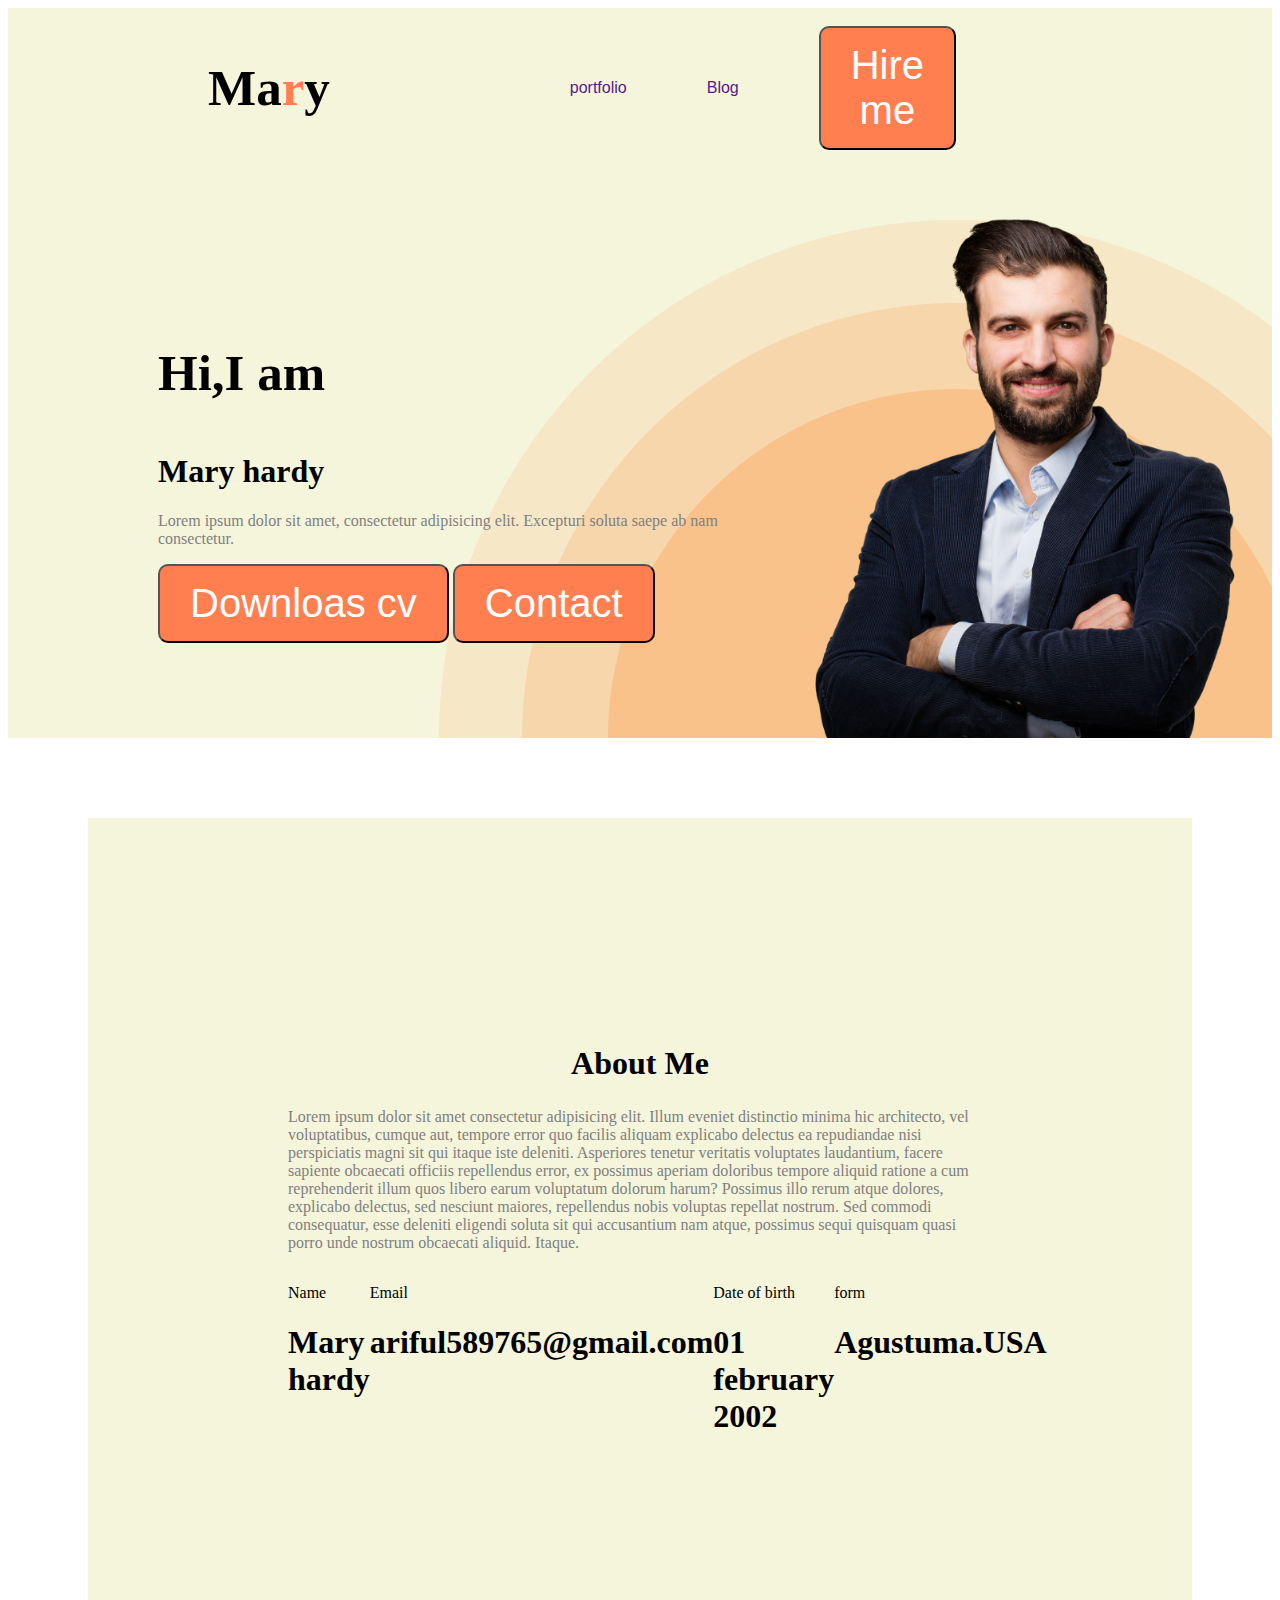
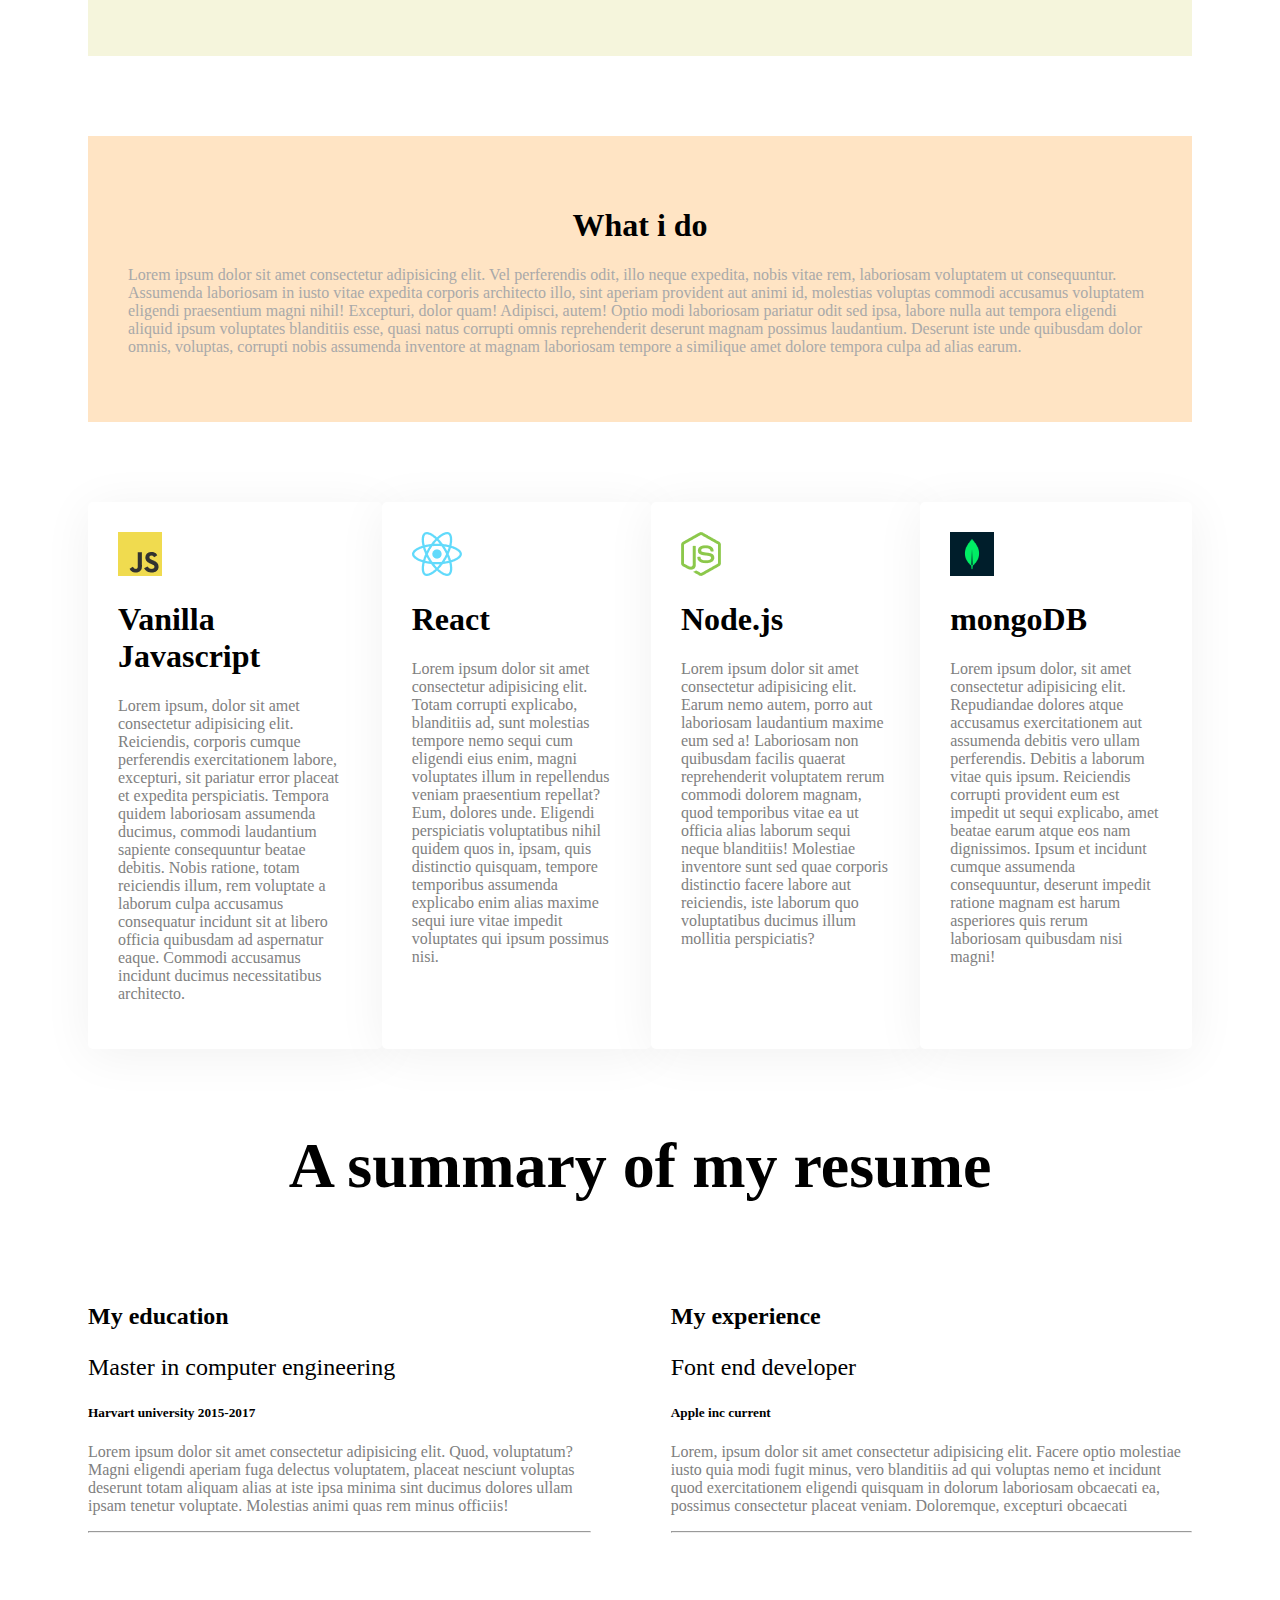
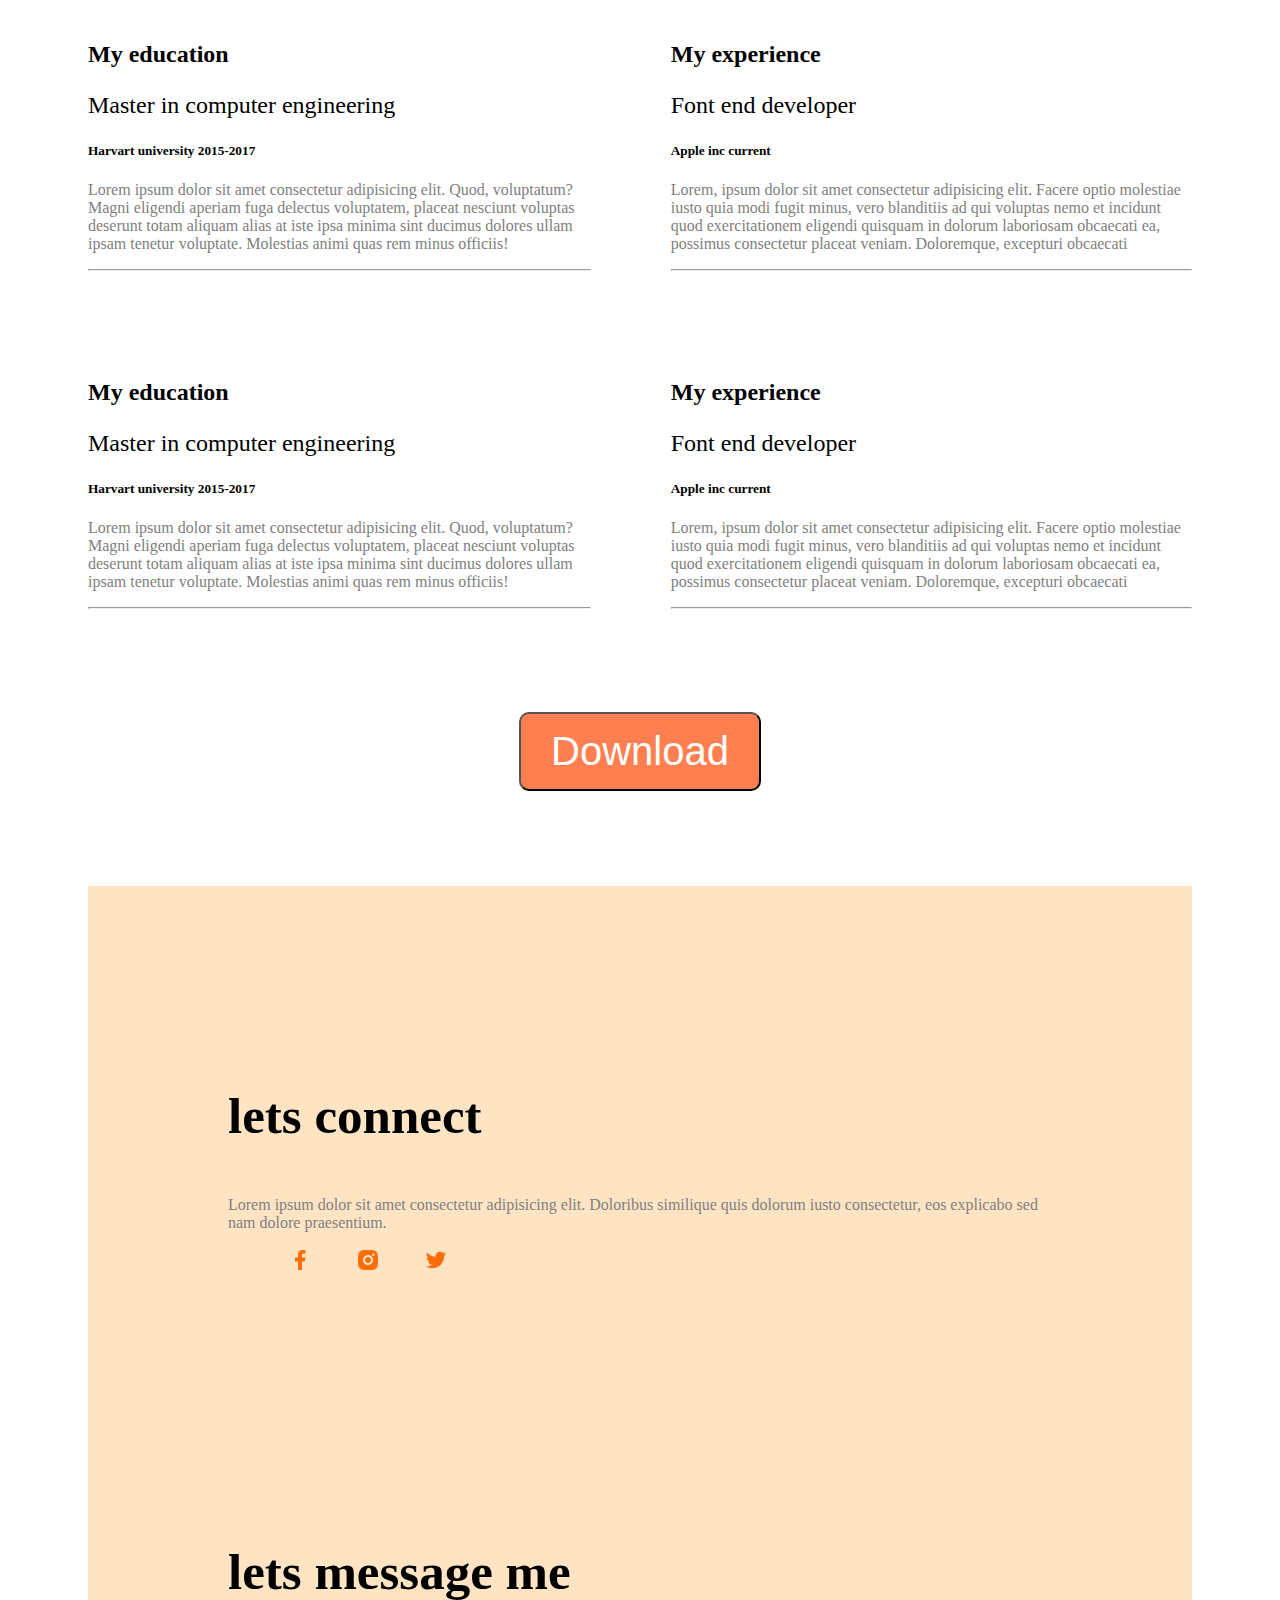
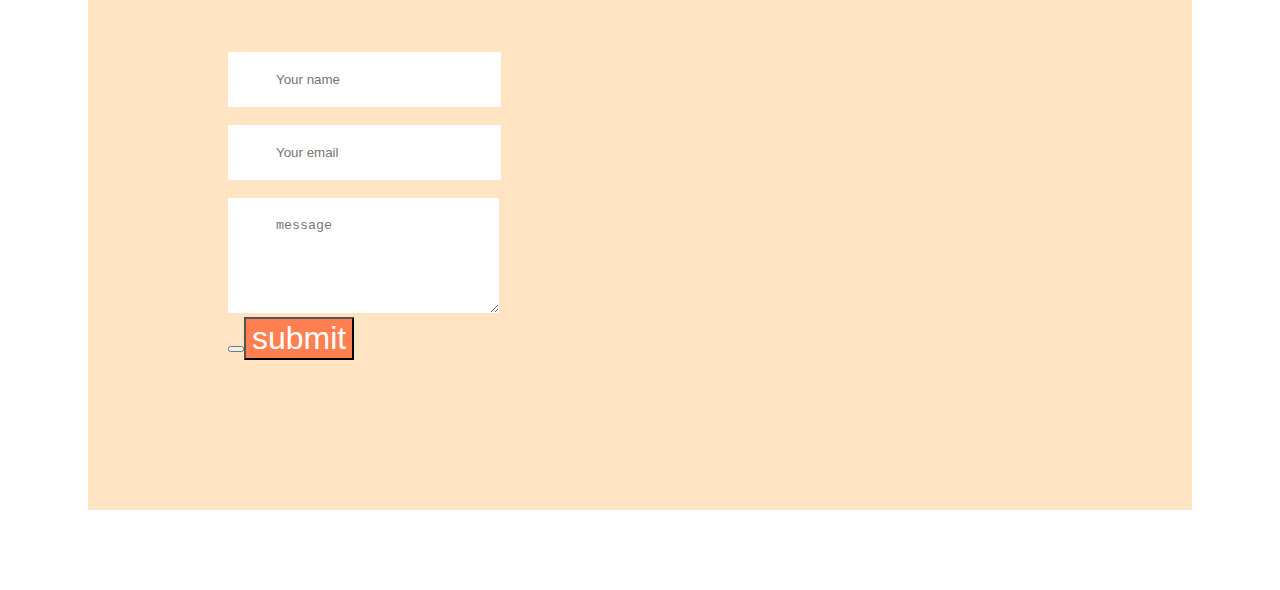
==== portfolio.html @ e3809c21 "added footer" ====
<!DOCTYPE html>
       <html lang="en">
       <head>
        <meta charset="UTF-8">
        <meta name="viewport" content="width=device-width, initial-scale=1.0">
        <title>My portfolio website</title>
    
        <style>
     nav{
        display:flex;
        align-items: center;
        justify-content:space-between;
        margin:0 200px;
        
     }
    h3{
        font-size: 51px;
        font-weight: 800px;
     }
     nav>ul{
        display:flex;
        align-items: center;
        list-style: none;
        font-family: Arial, Helvetica, sans-serif;
        margin: 0px 200px;
     }
     ul>li{
        margin-right: 80px;
        /* align-items: center; */
     }
     .labib{
        color:coral;
      }
      
      
      nav a{
         text-decoration: none;
         /* align-items: center; */
      }
    li >button{
      background-color: coral;
      color:white;
      font-size: 40px;
      font-weight: 700px;
      border-radius: 10px;
      padding:15px 30px;
    }
    .header{display: ;
      background-color:beige;
      /* backface-visibility: visible; */
      
    }
    .baner{
      background-color: beige;
      padding:30px 30px 0px 150px;
      display:flex;
      /* justify-content: space-between; */
      align-items: center;
      background-image: url(images/header_bg.png);
      background-repeat: no-repeat;
      background-position: bottom right;
      justify-content: space-between;
    }
    div>button{
      background-color: coral;
      color:white;
      font-size: 40px;
      font-weight: 700px;
      border-radius: 10px;
      padding:15px 30px;
   
    }
    .About{
      font-size: xx-large;
      font-weight: 700;
      text-align: center;
    }
    main{
      margin:80px;
      /* height: 200px; */
      /* width: 600px; */
      background-color:beige;
      padding:200px 200px;
   

    }
    .div{
      display:flex;
      justify-content: space-around;
      
      
    }
    .contain{
      font-weight: 700px;
    }
.h1{
   font-weight: 1200px;
   text-align: center;
}
.p{
   color:darkgrey;
}
.paragraph{
   color:grey;
}
.footer{
   margin:80px;

}
.footer1{
   margin:80px;
}
.footer2{
   margin:80px;
   display:flex;
   /* height: 400px; */
   
}
.simple{
   padding:30px;
   border-radius: 5px;
   gap:24px;
   background: #fff;
   box-shadow: 0px 6px 50px 0px rgba(0, 0, 0, 0.06);
}
div>p{
   color:gray;
}
.summary{
   
   text-align: center;
   font-size: xx-large;
   font-weight: bolder;
}
.master{
   font-size:x-large;
   font-weight: lighter;
}
.education,.harvart,.process{
   margin:80px;
   display:flex;
   gap:80px;
}
.button1{
   /* background-color: coral; */
      color:white;
      font-size: 40px;
      font-weight: 700px;
      border-radius: 10px;
      padding:15px 30px;
      
text-align: center;
}
.button2{
   color:white;
      font-size: 30px;
      font-weight: 400px;
   
      padding:10px 20px;
}
.Bangladesh, .pakistan{
   margin:100px;
   display:inline-flex;
   
   justify-content:space-between;
   
   gap:80px;


}
.footer1{
   background-color:bisque;
   padding:50px 40px;
}
div >li{
   display: inline;
   margin:20px;
   text-decoration: none;
   list-style: none;
   
}
input,textarea{
   padding:20px 48px;
   border:0px;
   background:#fff;
}
.submit{
   background:#fff;
   /* size:10px; */
}
.button4{
 color:#fff;
 background-color: coral;
 font-size: xx-large;
 font-weight: 800px;
}




        </style>
       </head>
       <body>
        <header class="header">
            <nav>
                <h3>Ma<span class="labib">r</span>y</h3>
                <ul>
                    <li><a href="">portfolio</a></li>
                    <li><a href="">Blog</a></li>
                    <li><button >Hire me</button></li>
                </ul>
            </nav>
        </header>
        <div class="baner">
         <div class="cover">
            <h3>Hi,I am</h3>
            <h1>Mary hardy</h1>
            <p>Lorem ipsum dolor sit amet, consectetur adipisicing elit. Excepturi soluta saepe ab nam consectetur.</p>
            <button>Downloas cv</button>
            <button>Contact</button>
         </div>
         <img src="images/hardy.png" height="540px"  alt="">
        </div>
        <main>
        <section class=contain>

            <h2 class="About">About Me</h2>
            <p class="paragraph">Lorem ipsum dolor sit amet consectetur adipisicing elit. Illum eveniet distinctio minima hic architecto, vel voluptatibus, cumque aut, tempore error quo facilis aliquam explicabo delectus ea repudiandae nisi perspiciatis magni sit qui itaque iste deleniti. Asperiores tenetur veritatis voluptates laudantium, facere sapiente obcaecati officiis repellendus error, ex possimus aperiam doloribus tempore aliquid ratione a cum reprehenderit illum quos libero earum voluptatum dolorum harum? Possimus illo rerum atque dolores, explicabo delectus, sed nesciunt maiores, repellendus nobis voluptas repellat nostrum. Sed commodi consequatur, esse deleniti eligendi soluta sit qui accusantium nam atque, possimus sequi quisquam quasi porro unde nostrum obcaecati aliquid. Itaque.</p>
            <div class="div">
              <section>
               <p>Name</p>
               <h1>Mary hardy</h1>
              </section>
              <section>
               <p>Email</p>
               <h1>ariful589765@gmail.com</h1>
              </section>
              <section>
               <p>Date of birth</p>
               <h1>01 february 2002</h1>
              </section>
              <section>
               <p>form</p>
               <h1>Agustuma.USA</h1>
              </section>
         </div>
            

         </section>
        </main>

         <section class="footer1">
         <h1 class="h1">What i do</h1>
         <p class="p">Lorem ipsum dolor sit amet consectetur adipisicing elit. Vel perferendis odit, illo neque expedita, nobis vitae rem, laboriosam voluptatem ut consequuntur. Assumenda laboriosam in iusto vitae expedita corporis architecto illo, sint aperiam provident aut animi id, molestias voluptas commodi accusamus voluptatem eligendi praesentium magni nihil! Excepturi, dolor quam! Adipisci, autem! Optio modi laboriosam pariatur odit sed ipsa, labore nulla aut tempora eligendi aliquid ipsum voluptates blanditiis esse, quasi natus corrupti omnis reprehenderit deserunt magnam possimus laudantium. Deserunt iste unde quibusdam dolor omnis, voluptas, corrupti nobis assumenda inventore at magnam laboriosam tempore a similique amet dolore tempora culpa ad alias earum.</p>
         </section>
        <footer class="footer2">
         <div class="simple">
            <img src="images/icons/js.png" alt="">
               <h1>Vanilla Javascript</h1>
               <p>Lorem ipsum, dolor sit amet consectetur adipisicing elit. Reiciendis, corporis cumque perferendis exercitationem labore, excepturi, sit pariatur error placeat et expedita perspiciatis. Tempora quidem laboriosam assumenda ducimus, commodi laudantium sapiente consequuntur beatae debitis. Nobis ratione, totam reiciendis illum, rem voluptate a laborum culpa accusamus consequatur incidunt sit at libero officia quibusdam ad aspernatur eaque. Commodi accusamus incidunt ducimus necessitatibus architecto.</p>
            </img>
         </div>
         <div class="simple">
            <img src="images/icons/react.png" alt="">
               <h1>React</h1>
               <p>Lorem ipsum dolor sit amet consectetur adipisicing elit. Totam corrupti explicabo, blanditiis ad, sunt molestias tempore nemo sequi cum eligendi eius enim, magni voluptates illum in repellendus veniam praesentium repellat? Eum, dolores unde. Eligendi perspiciatis voluptatibus nihil quidem quos in, ipsam, quis distinctio quisquam, tempore temporibus assumenda explicabo enim alias maxime sequi iure vitae impedit voluptates qui ipsum possimus nisi.</p>
            </img>
         </div>
         <div class="simple">
            <img src="images/icons/nodejs.png" alt="">
               <h1>Node.js</h1>
               <p>Lorem ipsum dolor sit amet consectetur adipisicing elit. Earum nemo autem, porro aut laboriosam laudantium maxime eum sed a! Laboriosam non quibusdam facilis quaerat reprehenderit voluptatem rerum commodi dolorem magnam, quod temporibus vitae ea ut officia alias laborum sequi neque blanditiis! Molestiae inventore sunt sed quae corporis distinctio facere labore aut reiciendis, iste laborum quo voluptatibus ducimus illum mollitia perspiciatis?</p>
            </img>
         </div>
         <div class="simple">
            <img src="images/icons/mongo.png" alt="">
               <h1>mongoDB</h1>
               <p>Lorem ipsum dolor, sit amet consectetur adipisicing elit. Repudiandae dolores atque accusamus exercitationem aut assumenda debitis vero ullam perferendis. Debitis a laborum vitae quis ipsum. Reiciendis corrupti provident eum est impedit ut sequi explicabo, amet beatae earum atque eos nam dignissimos. Ipsum et incidunt cumque assumenda consequuntur, deserunt impedit ratione magnam est harum asperiores quis rerum laboriosam quibusdam nisi magni!</p>
            </img>
         </div>
        </footer>
        <section class="summary">
         <h1>A summary of my resume</h1>
        </section>
        <section class="education">
       <div class="resume">
         <h2>My education</h2>
         <h3 class="master">Master in computer engineering </h3>
         <h5>Harvart university 2015-2017</h5>
         <p>Lorem ipsum dolor sit amet consectetur adipisicing elit. Quod, voluptatum? Magni eligendi aperiam fuga delectus voluptatem, placeat nesciunt voluptas deserunt totam aliquam alias at iste ipsa minima sint ducimus dolores ullam ipsam tenetur voluptate. Molestias animi quas rem minus officiis!</p>
       
       <hr>
       </div>
       <div>
         <h2>My experience</h2>
         <h3 class="master">Font end developer</h3>
         <h5>Apple inc current</h5>
         <p>Lorem, ipsum dolor sit amet consectetur adipisicing elit. Facere optio molestiae iusto quia modi fugit minus, vero blanditiis ad qui voluptas nemo et incidunt quod exercitationem eligendi quisquam in dolorum laboriosam obcaecati ea, possimus consectetur placeat veniam. Doloremque, excepturi obcaecati</p>
         <hr>
       </div>
        </section>
       
       <section class="harvart">
       <div>
         <h2>My education</h2>
         <h3 class="master">Master in computer engineering </h3>
         <h5>Harvart university 2015-2017</h5>
         <p>Lorem ipsum dolor sit amet consectetur adipisicing elit. Quod, voluptatum? Magni eligendi aperiam fuga delectus voluptatem, placeat nesciunt voluptas deserunt totam aliquam alias at iste ipsa minima sint ducimus dolores ullam ipsam tenetur voluptate. Molestias animi quas rem minus officiis!</p>
         <hr>

       </div>
       
       <div>
         <h2>My experience</h2>
         <h3 class="master">Font end developer</h3>
         <h5>Apple inc current</h5>
         <p>Lorem, ipsum dolor sit amet consectetur adipisicing elit. Facere optio molestiae iusto quia modi fugit minus, vero blanditiis ad qui voluptas nemo et incidunt quod exercitationem eligendi quisquam in dolorum laboriosam obcaecati ea, possimus consectetur placeat veniam. Doloremque, excepturi obcaecati</p>
         <hr>
       </div>
       </section>
       <section class="process">
       <div>
         <h2>My education</h2>
         <h3 class="master">Master in computer engineering </h3>
         <h5>Harvart university 2015-2017</h5>
         <p>Lorem ipsum dolor sit amet consectetur adipisicing elit. Quod, voluptatum? Magni eligendi aperiam fuga delectus voluptatem, placeat nesciunt voluptas deserunt totam aliquam alias at iste ipsa minima sint ducimus dolores ullam ipsam tenetur voluptate. Molestias animi quas rem minus officiis!</p>
         <hr>
       </div>
       
       <div>
         <h2>My experience</h2>
         <h3 class="master">Font end developer</h3>
         <h5>Apple inc current</h5>
         <p>Lorem, ipsum dolor sit amet consectetur adipisicing elit. Facere optio molestiae iusto quia modi fugit minus, vero blanditiis ad qui voluptas nemo et incidunt quod exercitationem eligendi quisquam in dolorum laboriosam obcaecati ea, possimus consectetur placeat veniam. Doloremque, excepturi obcaecati</p>
         <hr>
       </div>
       </section>
        </section>
        <div class="button1">
         <button>Download</button>
        </div>
        <footer class="footer1">
         <section class="Bangladesh">
            <div class="connect">
               <h3>lets connect</h3>
               <p>Lorem ipsum dolor sit amet consectetur adipisicing elit. Doloribus similique quis dolorum iusto consectetur, eos explicabo sed nam dolore praesentium.</p>
               <div class="img"> <ul>
                 <div>
                  <li><img src="images/icons/facebook.png" alt=""></li>
                  <li><img src="images/icons/insta.png" alt=""></li>
                  <li><img src="images/icons/twitter.png" alt=""></li>
                 </div>
                  </ul>
               </div>
            </div>
            </section>
            <section class="pakistan">
            <div class="connect">
               <h3>lets message me</h3>
               <form class="form">
               <input type="text"   name="nm" id="Nm"  placeholder="Your name">
               <br> <br>
               <input type="email" name="email" id="email" placeholder="Your email">
               <br> <br>
      <textarea name="message" rows="5px" cols="20px" placeholder="message" id=""></textarea>
      <br>
      <button class="Arif">
      <button class="button4">submit</button>
   
      </section>
               </form>
            </div>
         </section>
        </footer>
        
       </body>
       </html>
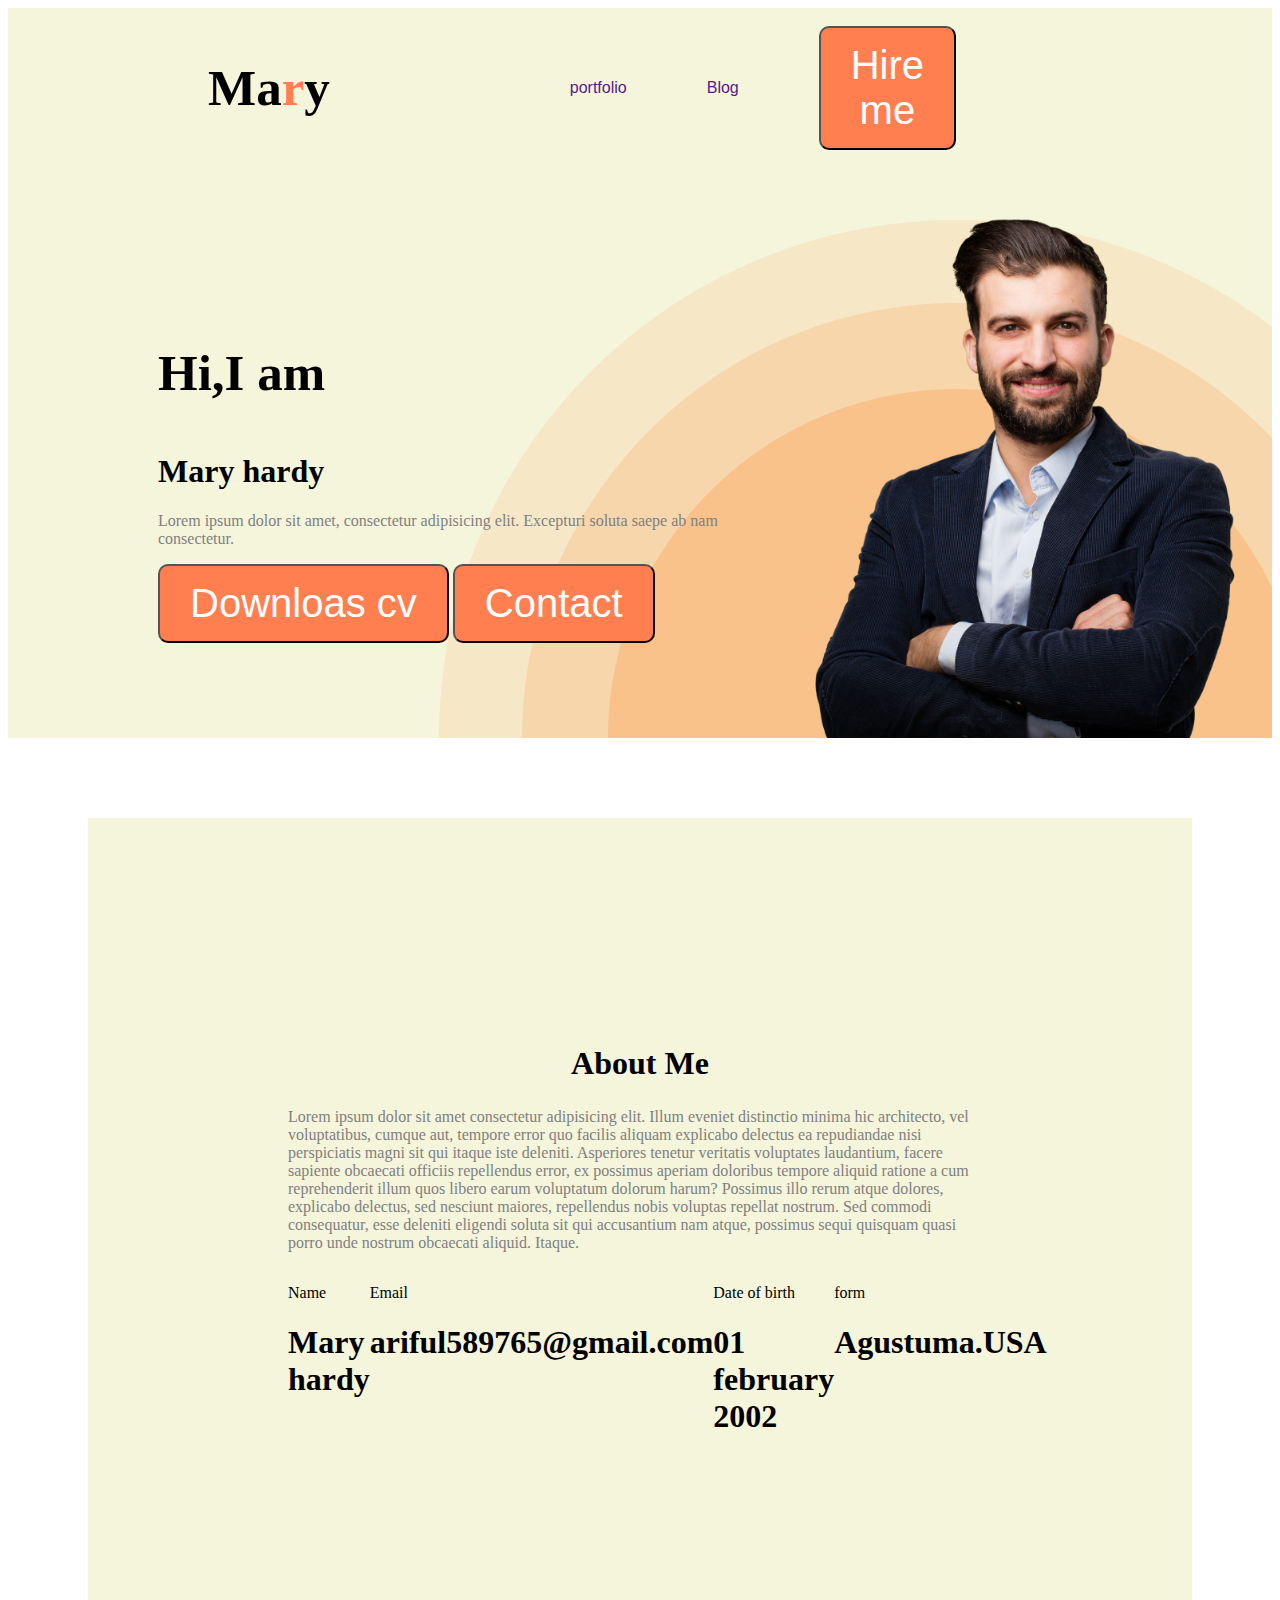
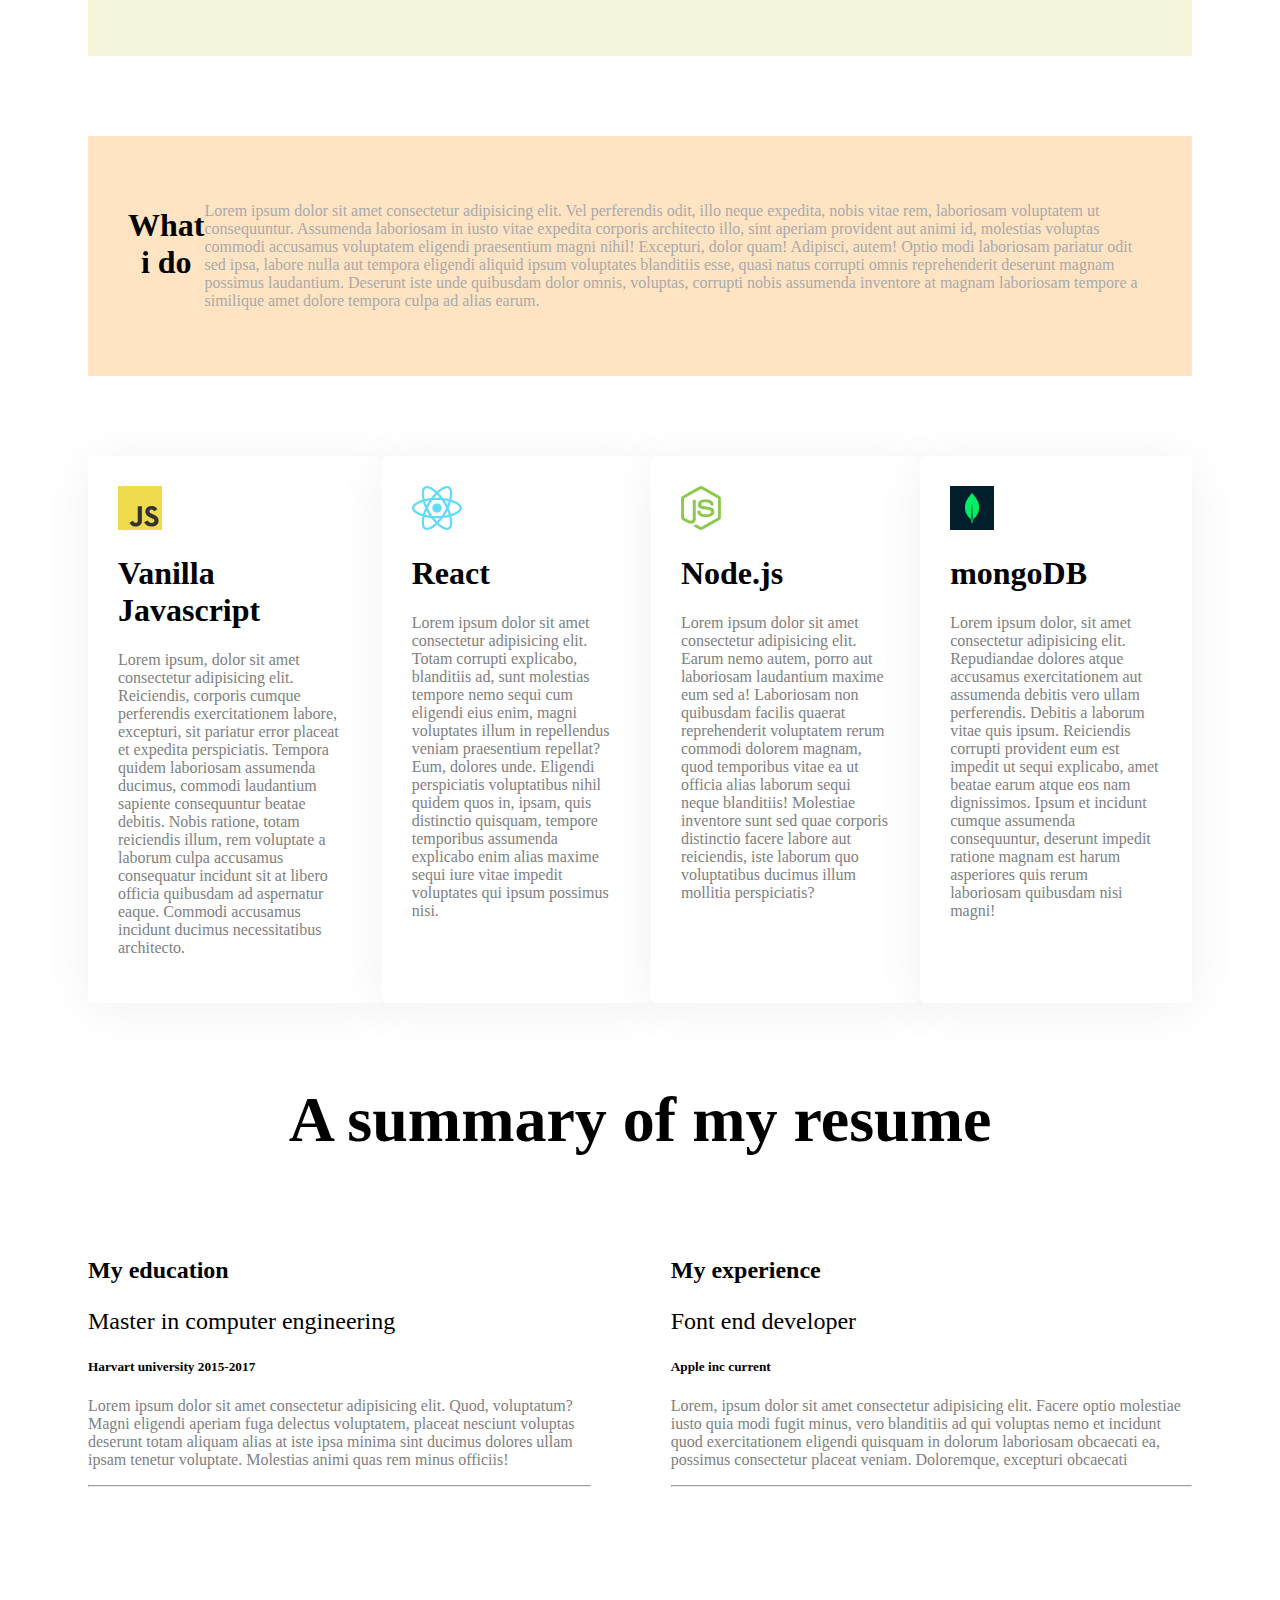
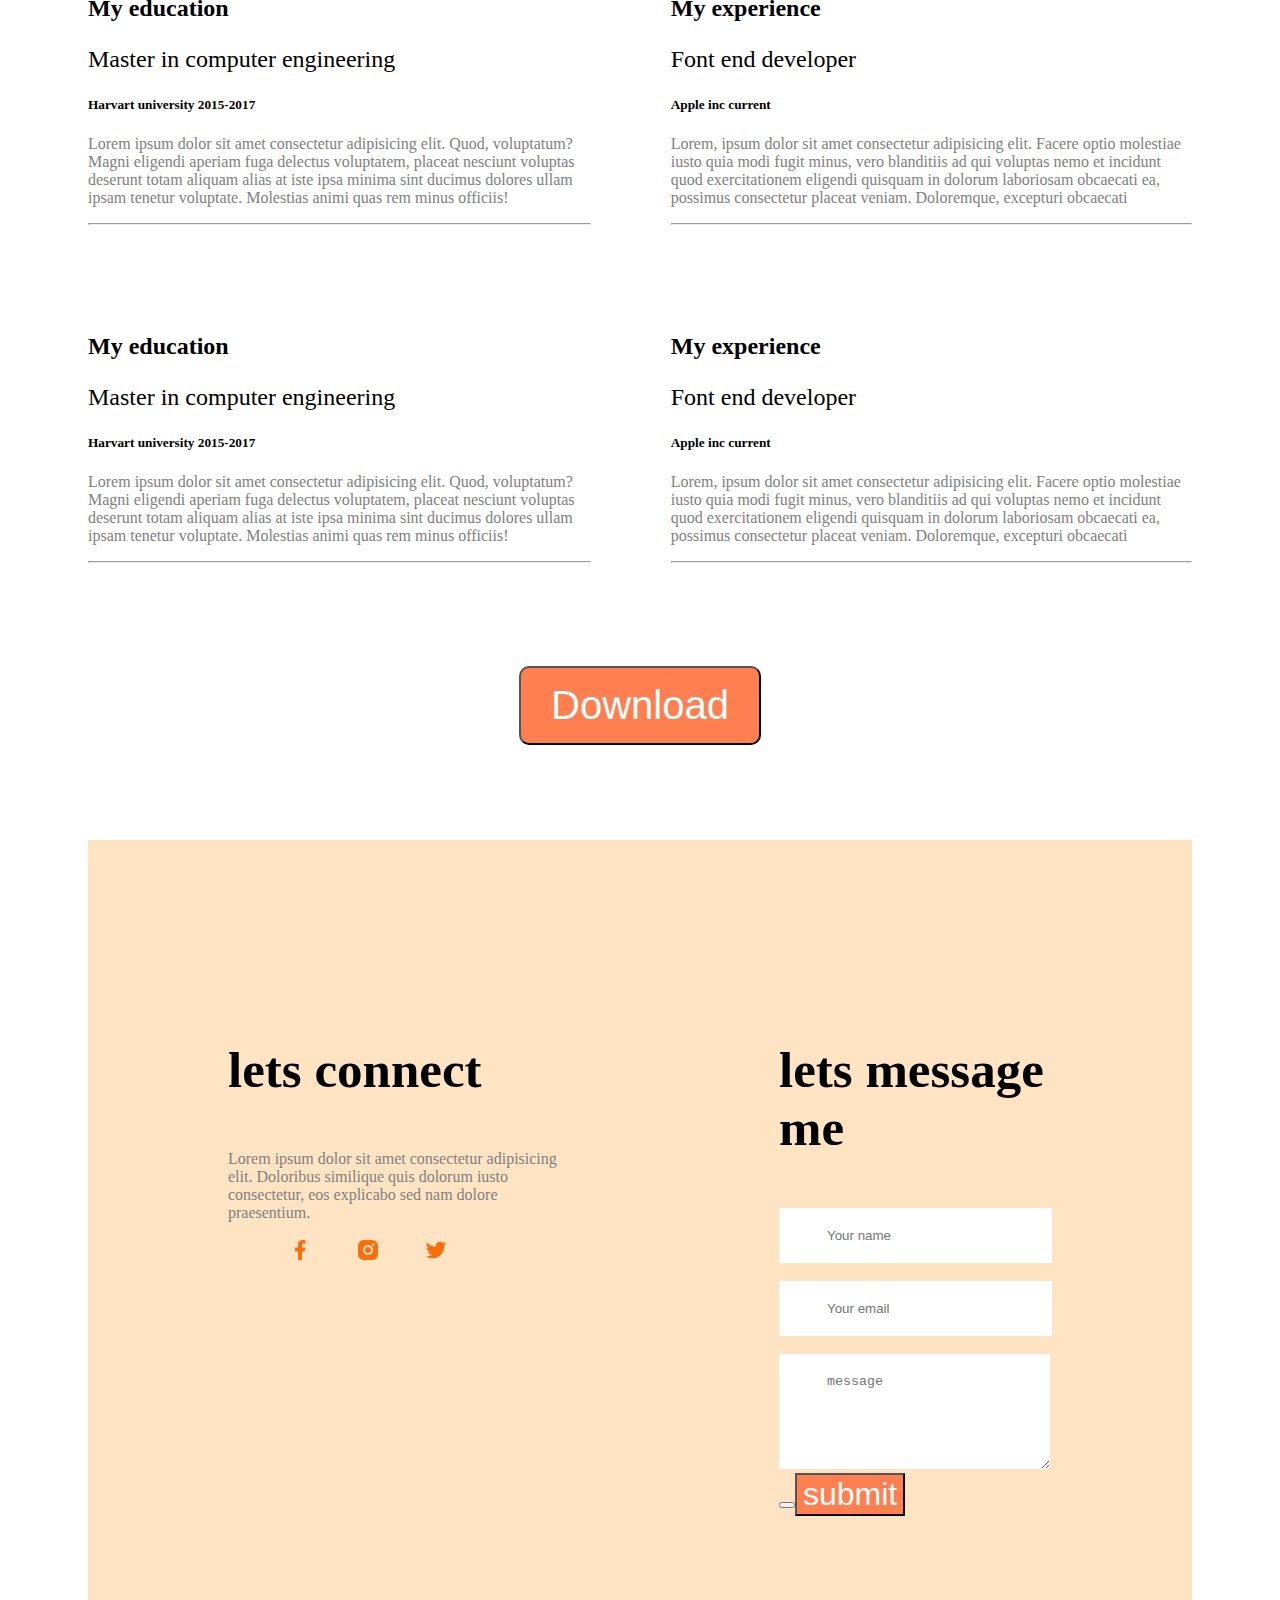
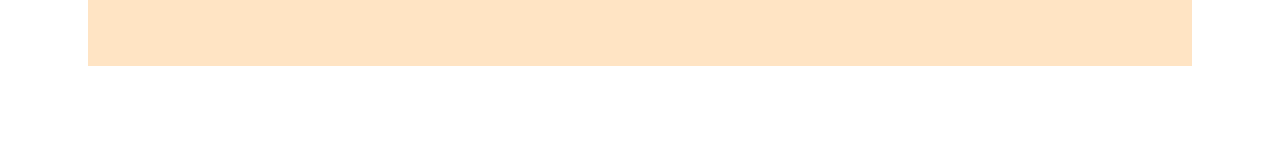
==== commit b6998a93: "added footer" ====
--- a/portfolio.html
+++ b/portfolio.html
@@ -168,7 +168,8 @@
 
 
 }
-.footer1{
+.footer1{ 
+   display:flex;
    background-color:bisque;
    padding:50px 40px;
 }
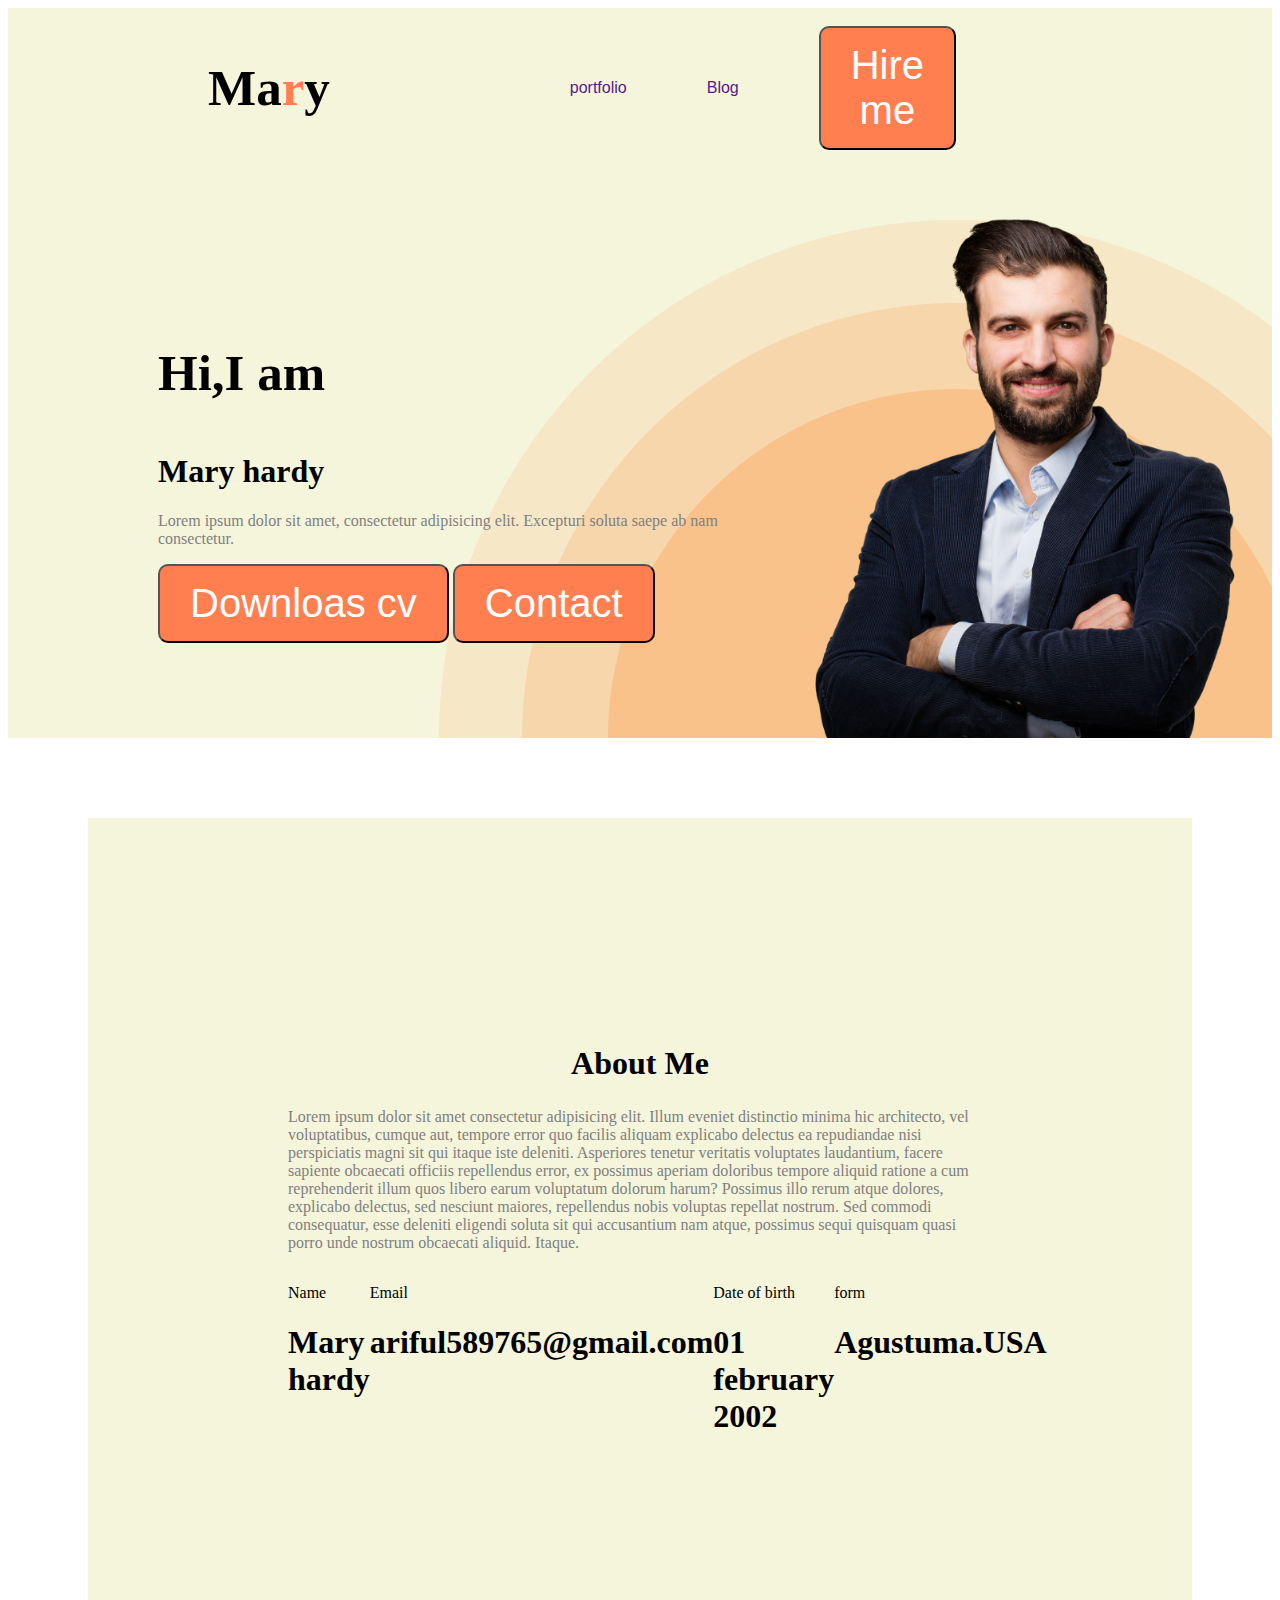
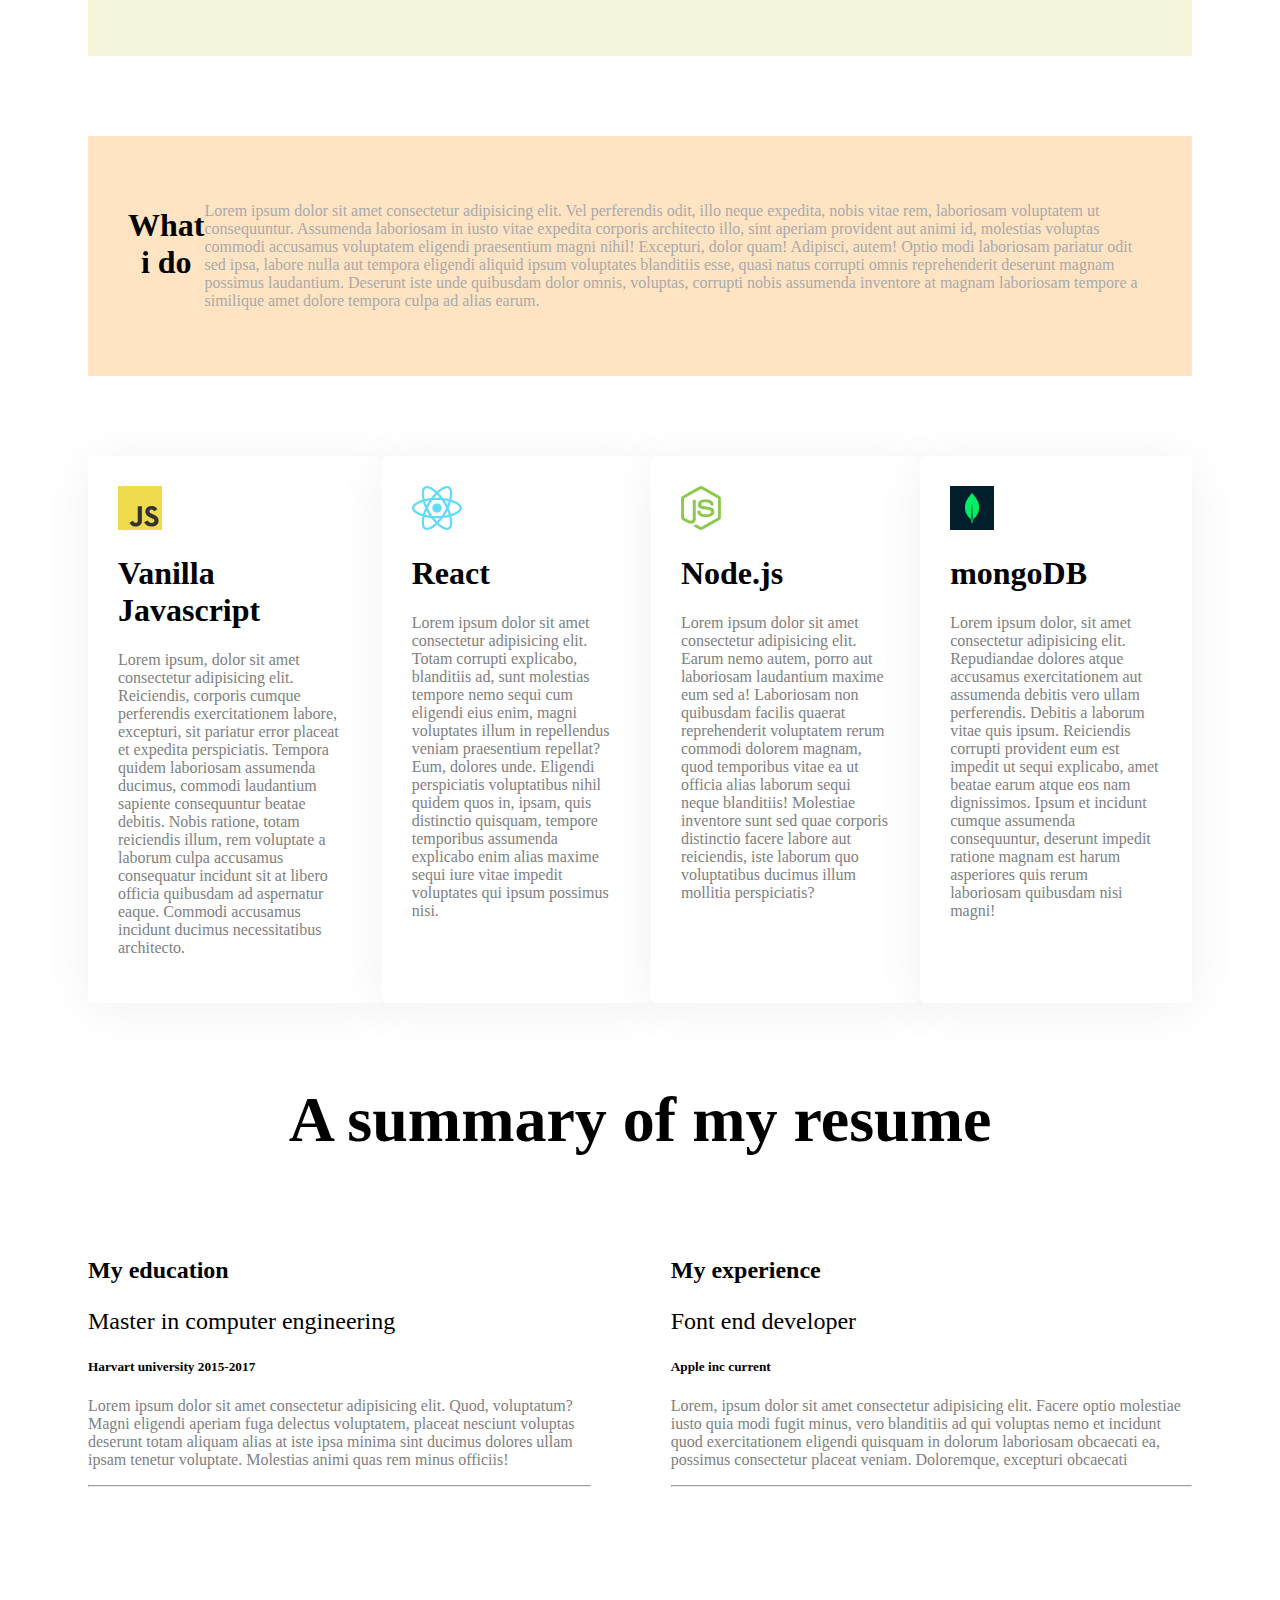
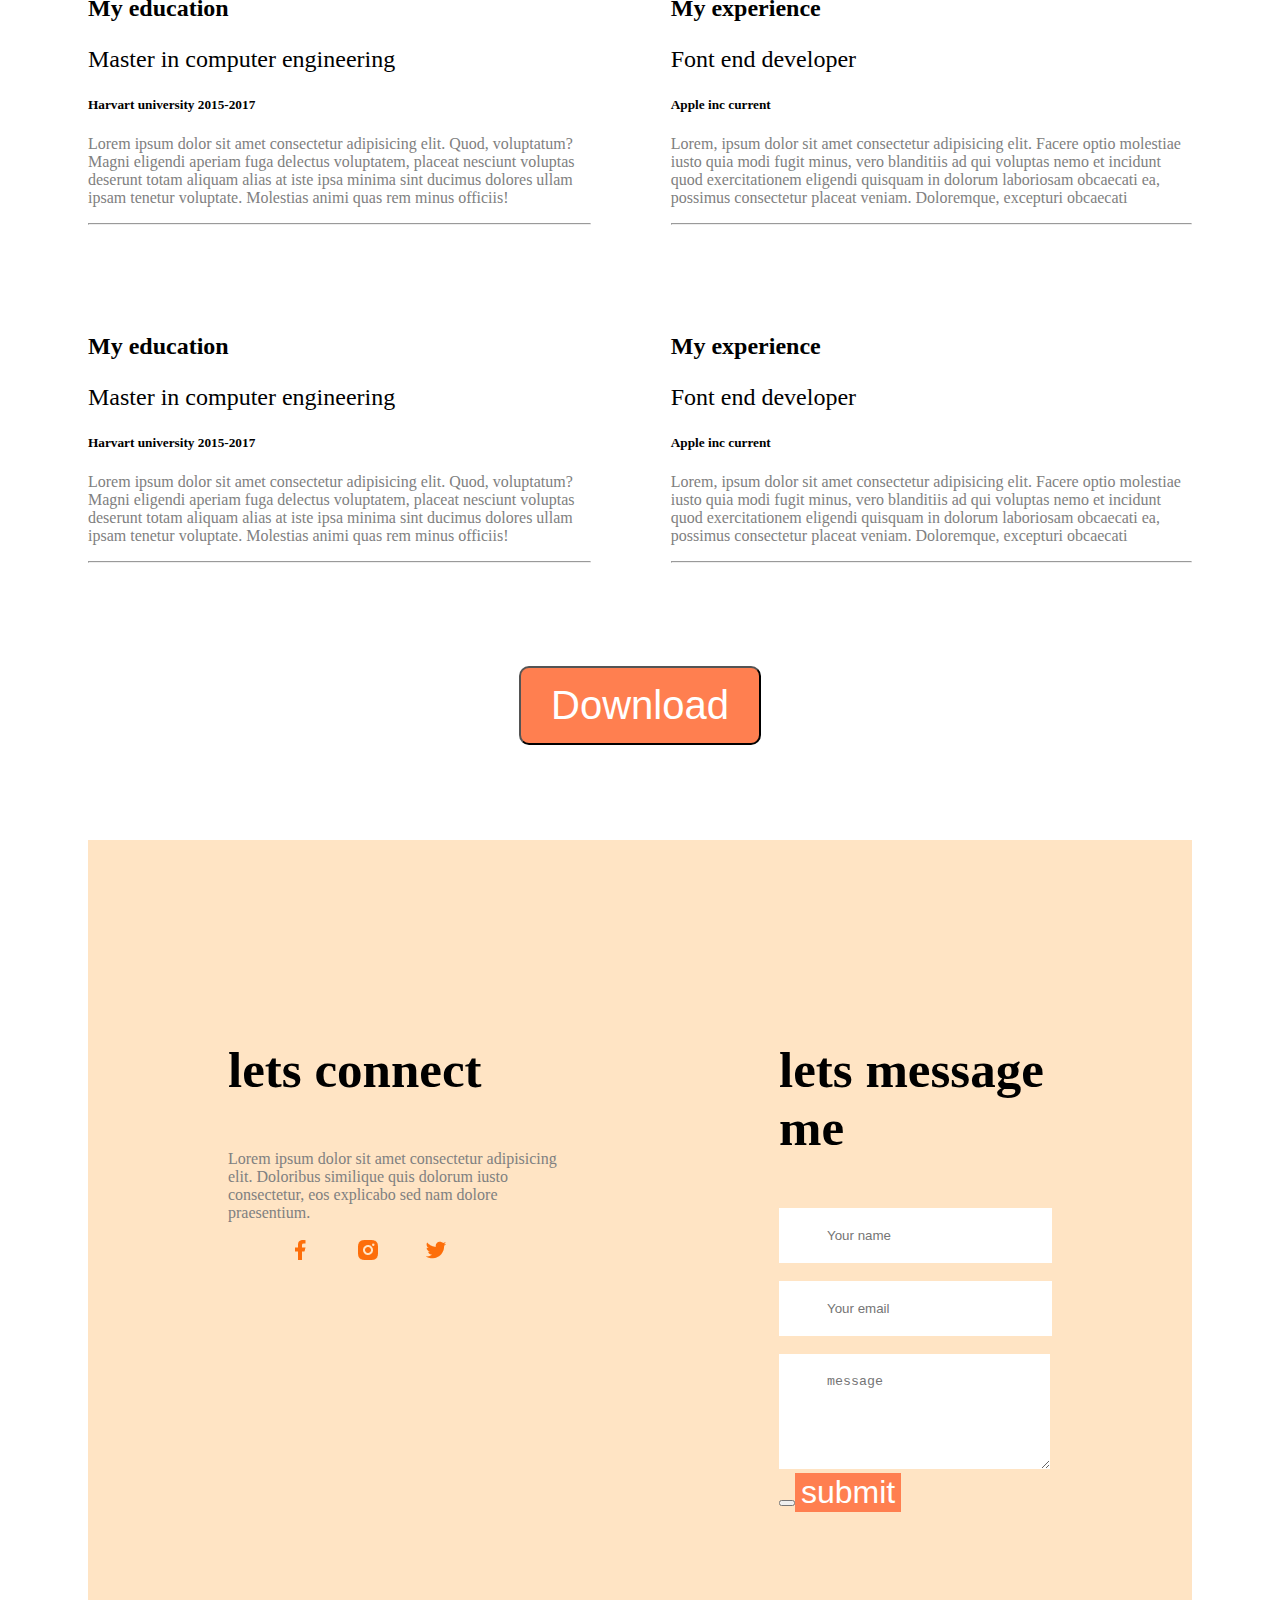
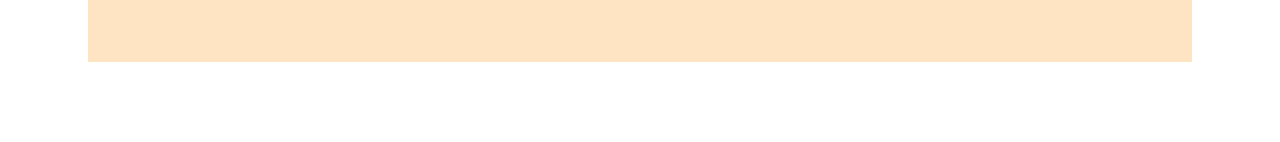
==== commit beffcf3d: "added button" ====
--- a/portfolio.html
+++ b/portfolio.html
@@ -194,6 +194,7 @@
  background-color: coral;
  font-size: xx-large;
  font-weight: 800px;
+ border: 0px;
 }
 
 
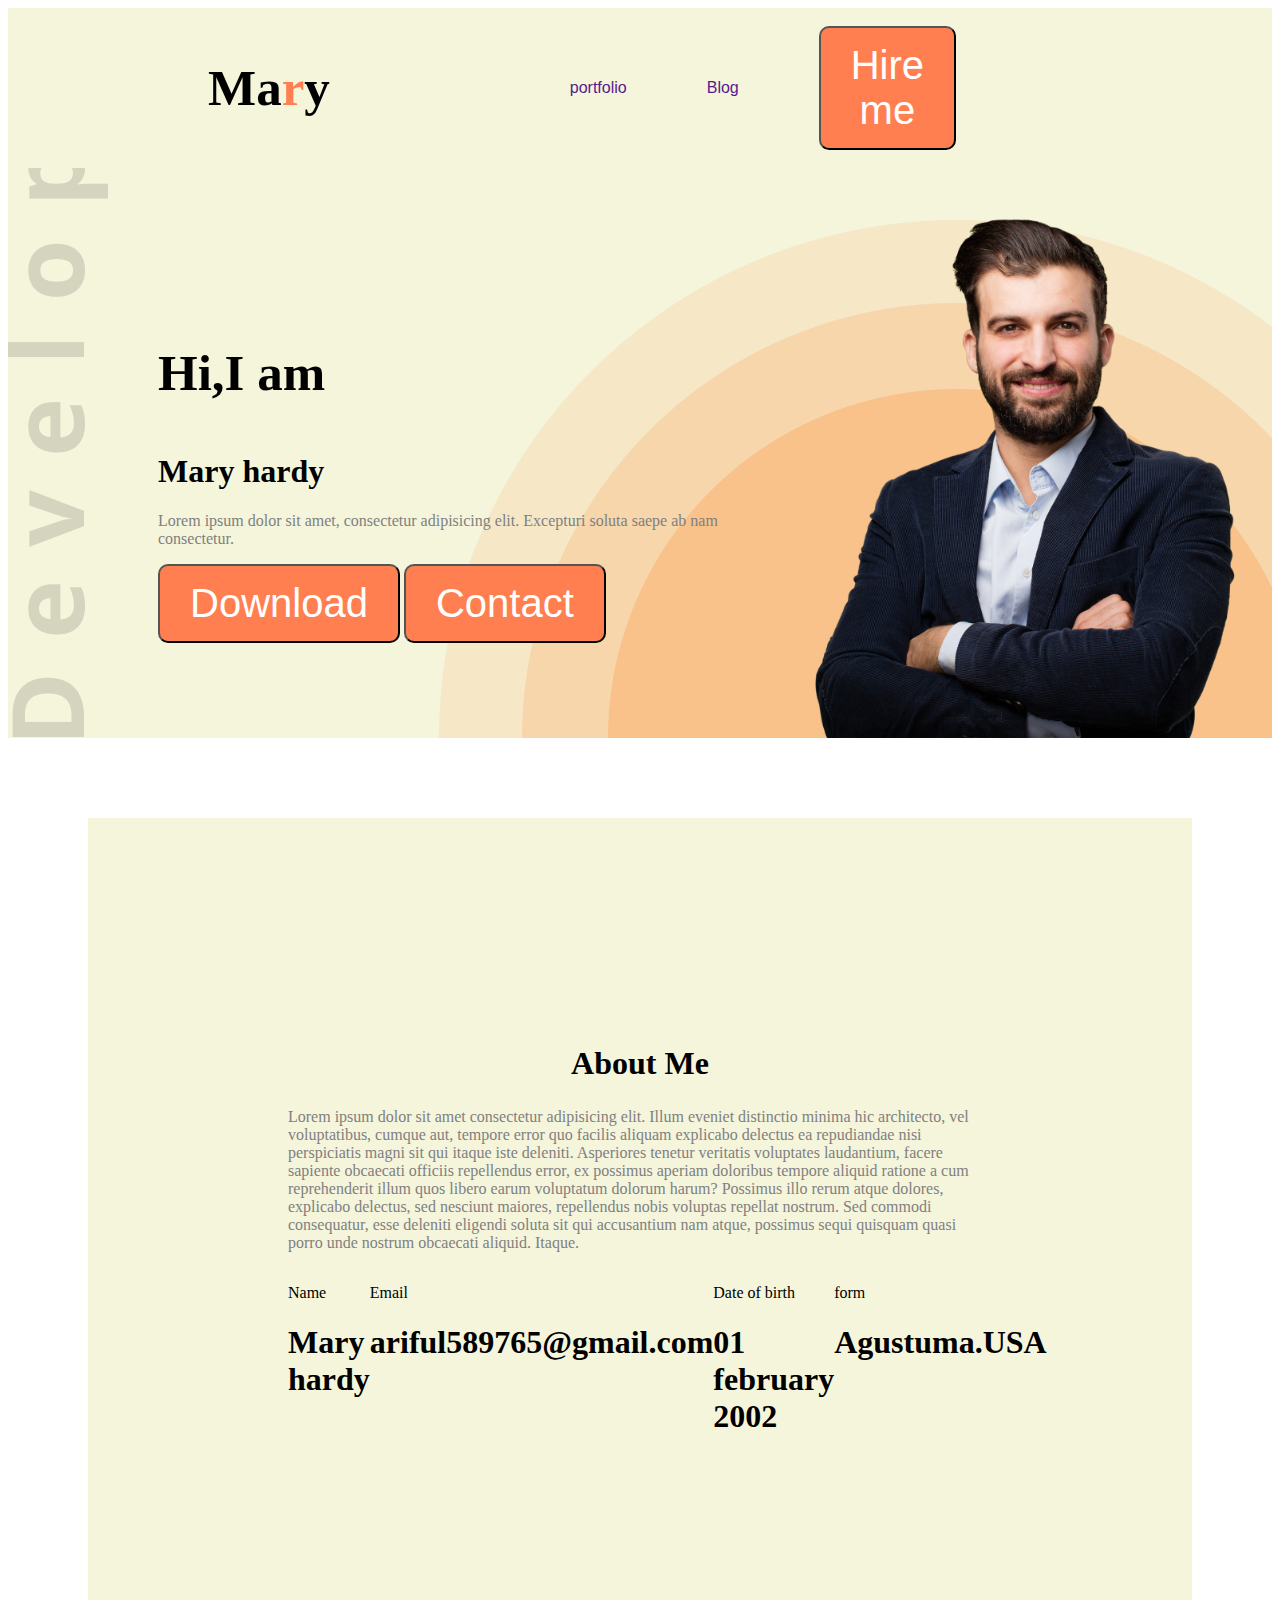
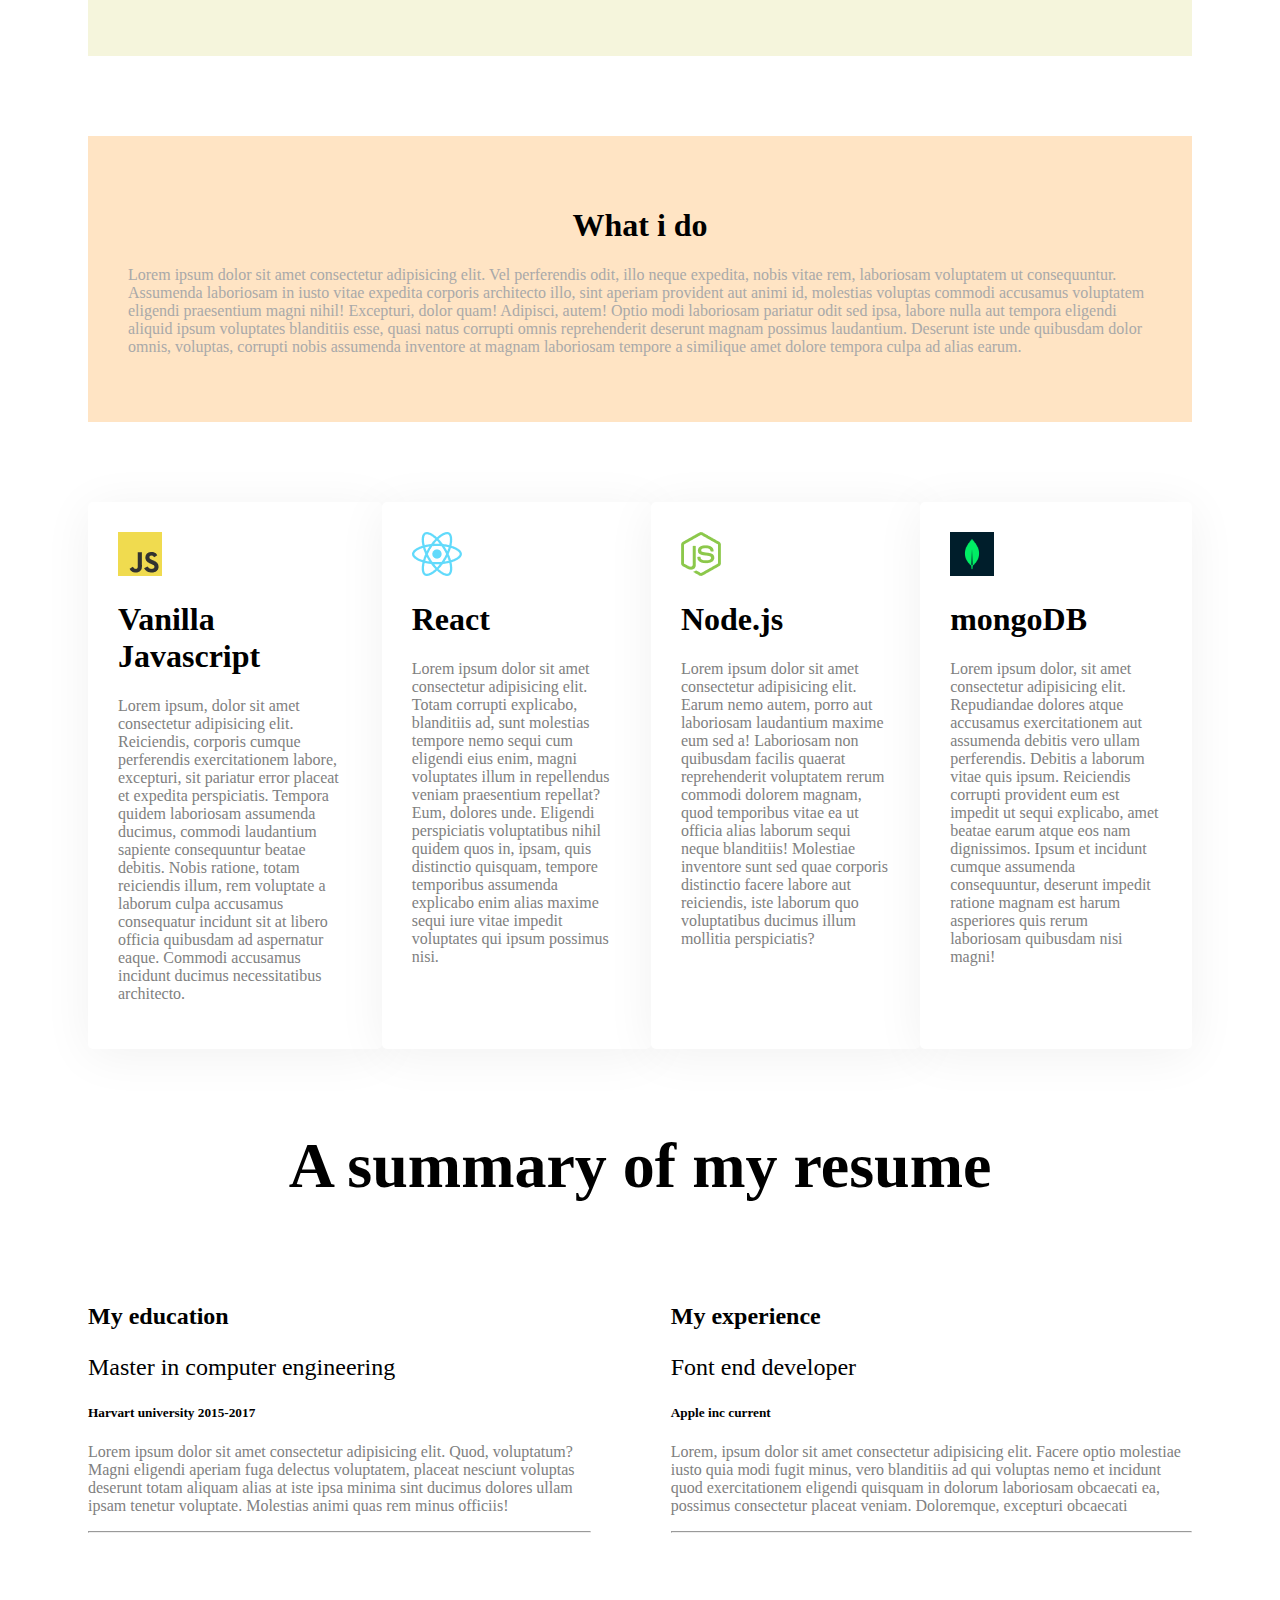
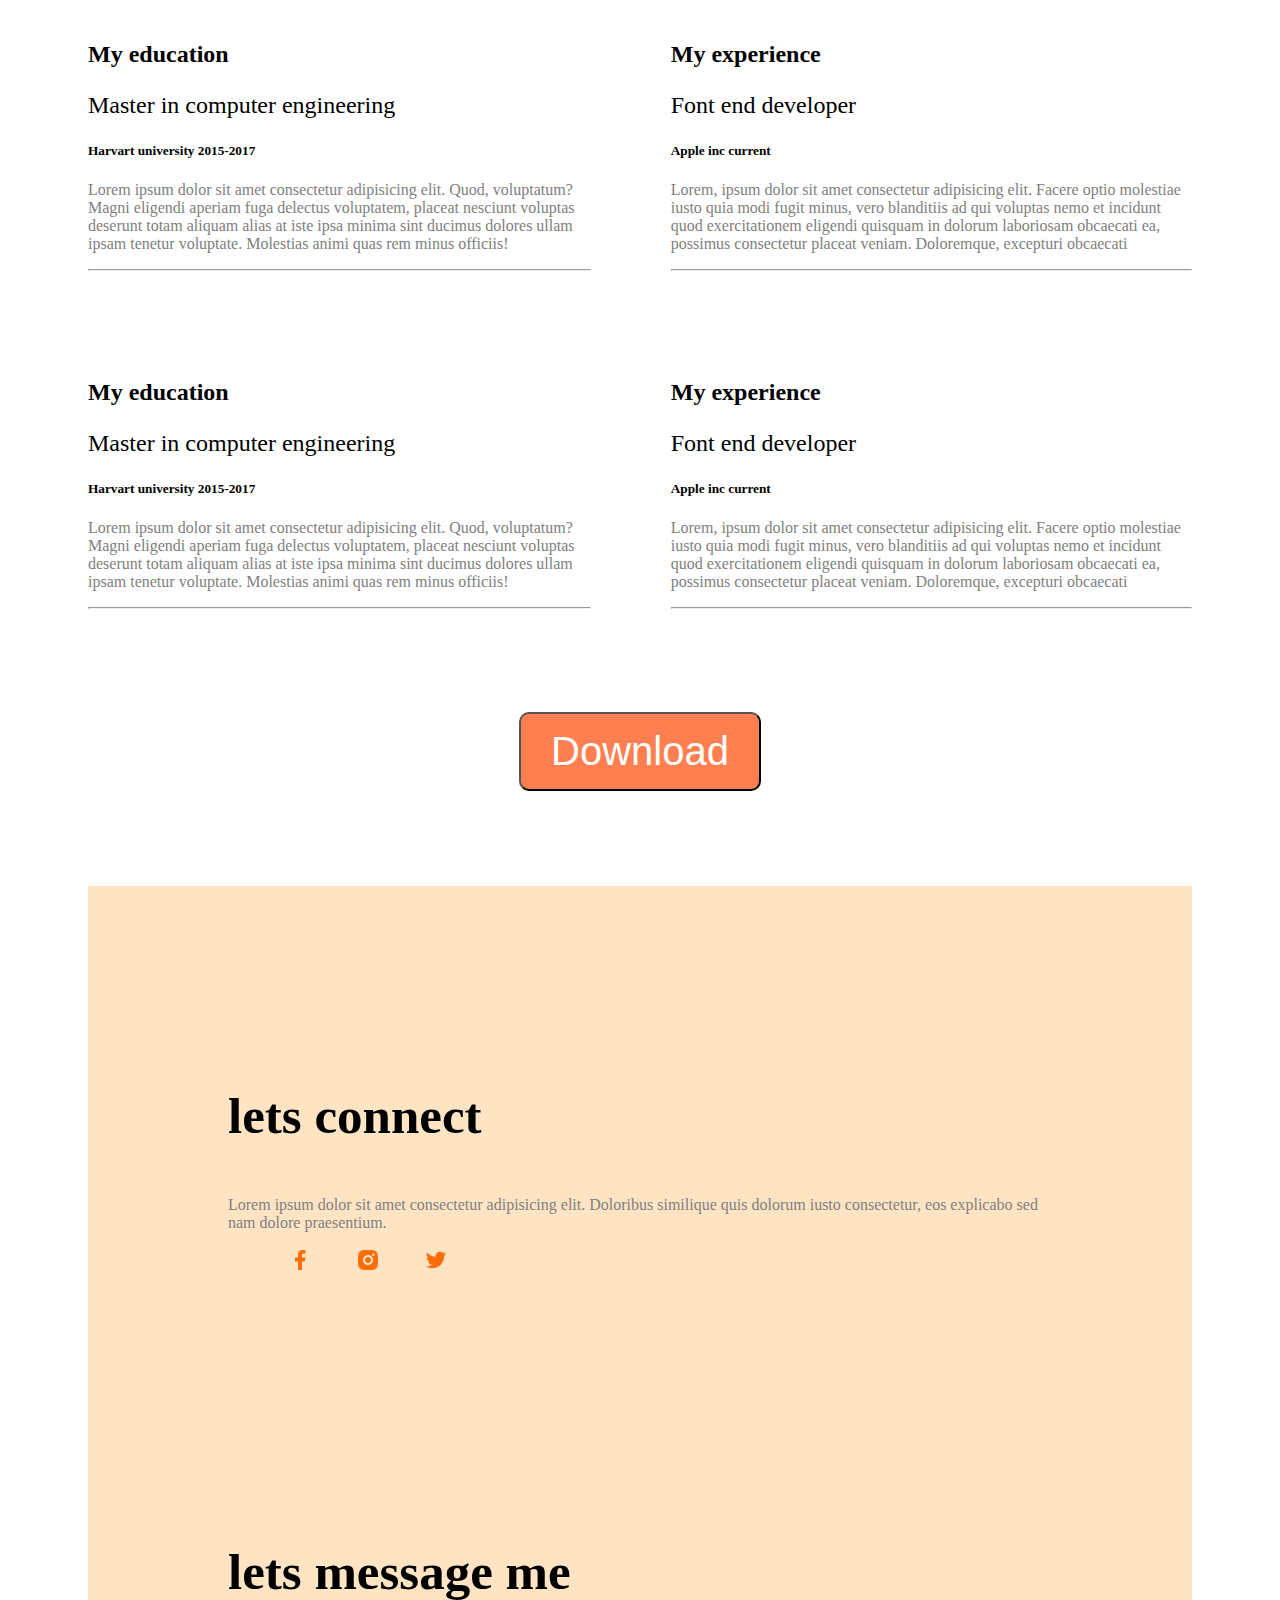
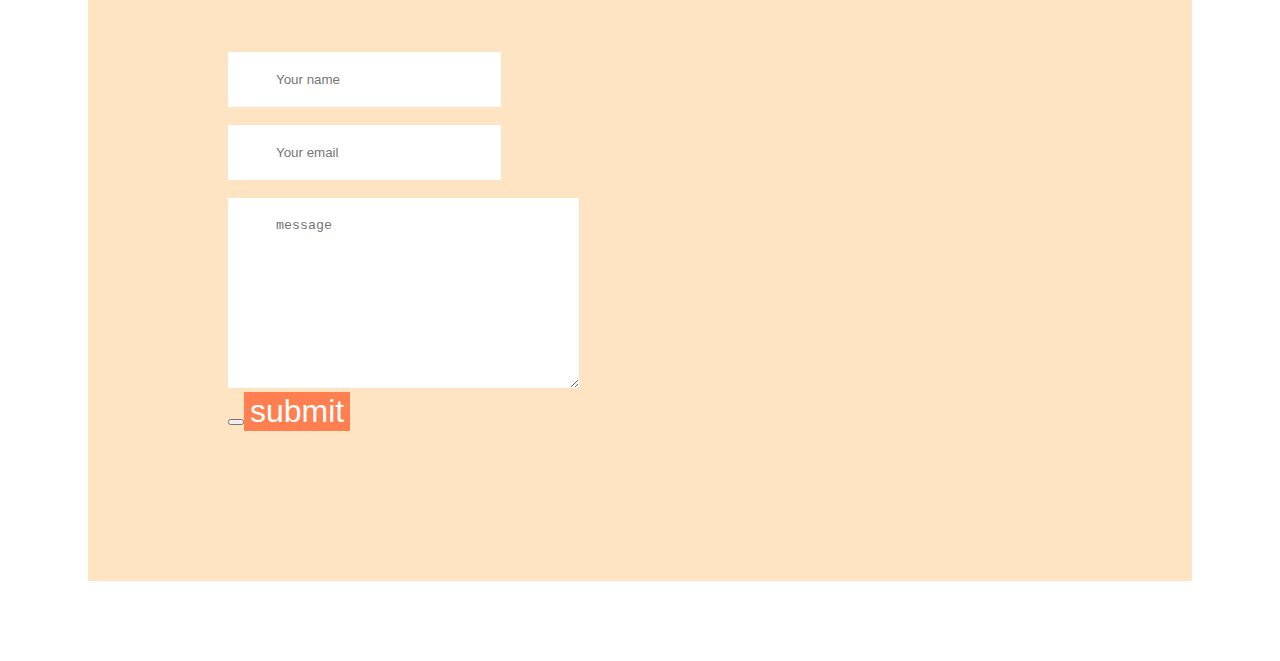
==== commit 32798562: "added my portfolio websete" ====
--- a/portfolio.html
+++ b/portfolio.html
@@ -4,7 +4,7 @@
         <meta charset="UTF-8">
         <meta name="viewport" content="width=device-width, initial-scale=1.0">
         <title>My portfolio website</title>
-    
+        <link rel="stylesheet" href="https://cdnjs.cloudflare.com/ajax/libs/font-awesome/6.6.0/css/all.min.css" integrity="sha512-Kc323vGBEqzTmouAECnVceyQqyqdsSiqLQISBL29aUW4U/M7pSPA/gEUZQqv1cwx4OnYxTxve5UMg5GT6L4JJg==" crossorigin="anonymous" referrerpolicy="no-referrer" />
         <style>
      nav{
         display:flex;
@@ -45,7 +45,7 @@
       border-radius: 10px;
       padding:15px 30px;
     }
-    .header{display: ;
+    .header{
       background-color:beige;
       /* backface-visibility: visible; */
       
@@ -56,9 +56,9 @@
       display:flex;
       /* justify-content: space-between; */
       align-items: center;
-      background-image: url(images/header_bg.png);
+      background-image: url(images/header_bg.png) ,url(images/developer.png);
       background-repeat: no-repeat;
-      background-position: bottom right;
+      background-position: bottom right,bottom left;
       justify-content: space-between;
     }
     div>button{
@@ -169,7 +169,8 @@
 
 }
 .footer1{ 
-   display:flex;
+   /* display:flex; */
+   /* font-size:large; */
    background-color:bisque;
    padding:50px 40px;
 }
@@ -199,8 +200,8 @@
 
 
 
-
         </style>
+       
        </head>
        <body>
         <header class="header">
@@ -218,8 +219,8 @@
             <h3>Hi,I am</h3>
             <h1>Mary hardy</h1>
             <p>Lorem ipsum dolor sit amet, consectetur adipisicing elit. Excepturi soluta saepe ab nam consectetur.</p>
-            <button>Downloas cv</button>
-            <button>Contact</button>
+            <button>  <i class="fa-solid fa-download"></i> Download</button>
+            <button><i class="fa-solid fa-phone"></i>  Contact</button>
          </div>
          <img src="images/hardy.png" height="540px"  alt="">
         </div>
@@ -339,7 +340,7 @@
        </section>
         </section>
         <div class="button1">
-         <button>Download</button>
+         <button> <i class="fa-sharp fa-solid fa-circle-down"></i>   Download</button>
         </div>
         <footer class="footer1">
          <section class="Bangladesh">
@@ -364,7 +365,7 @@
                <br> <br>
                <input type="email" name="email" id="email" placeholder="Your email">
                <br> <br>
-      <textarea name="message" rows="5px" cols="20px" placeholder="message" id=""></textarea>
+      <textarea name="message" rows="10px" cols="30px" placeholder="message" id=""></textarea>
       <br>
       <button class="Arif">
       <button class="button4">submit</button>
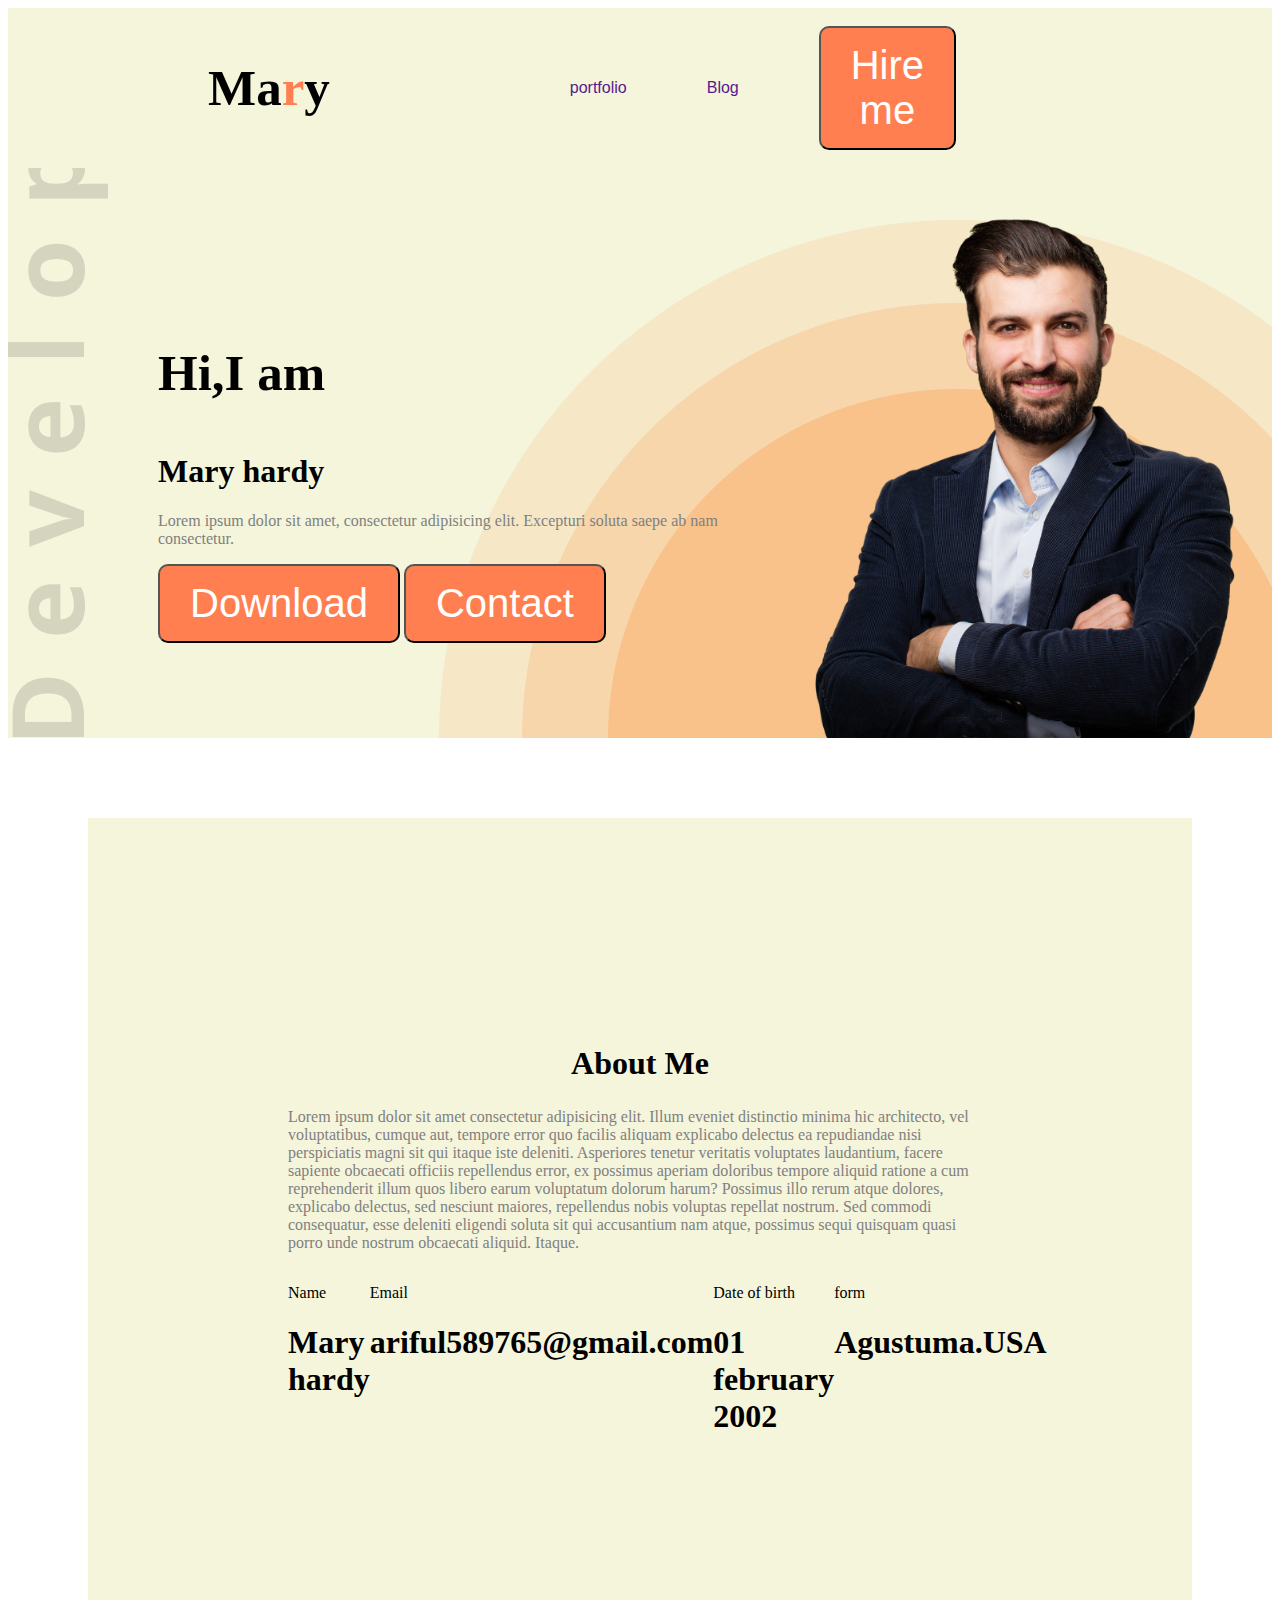
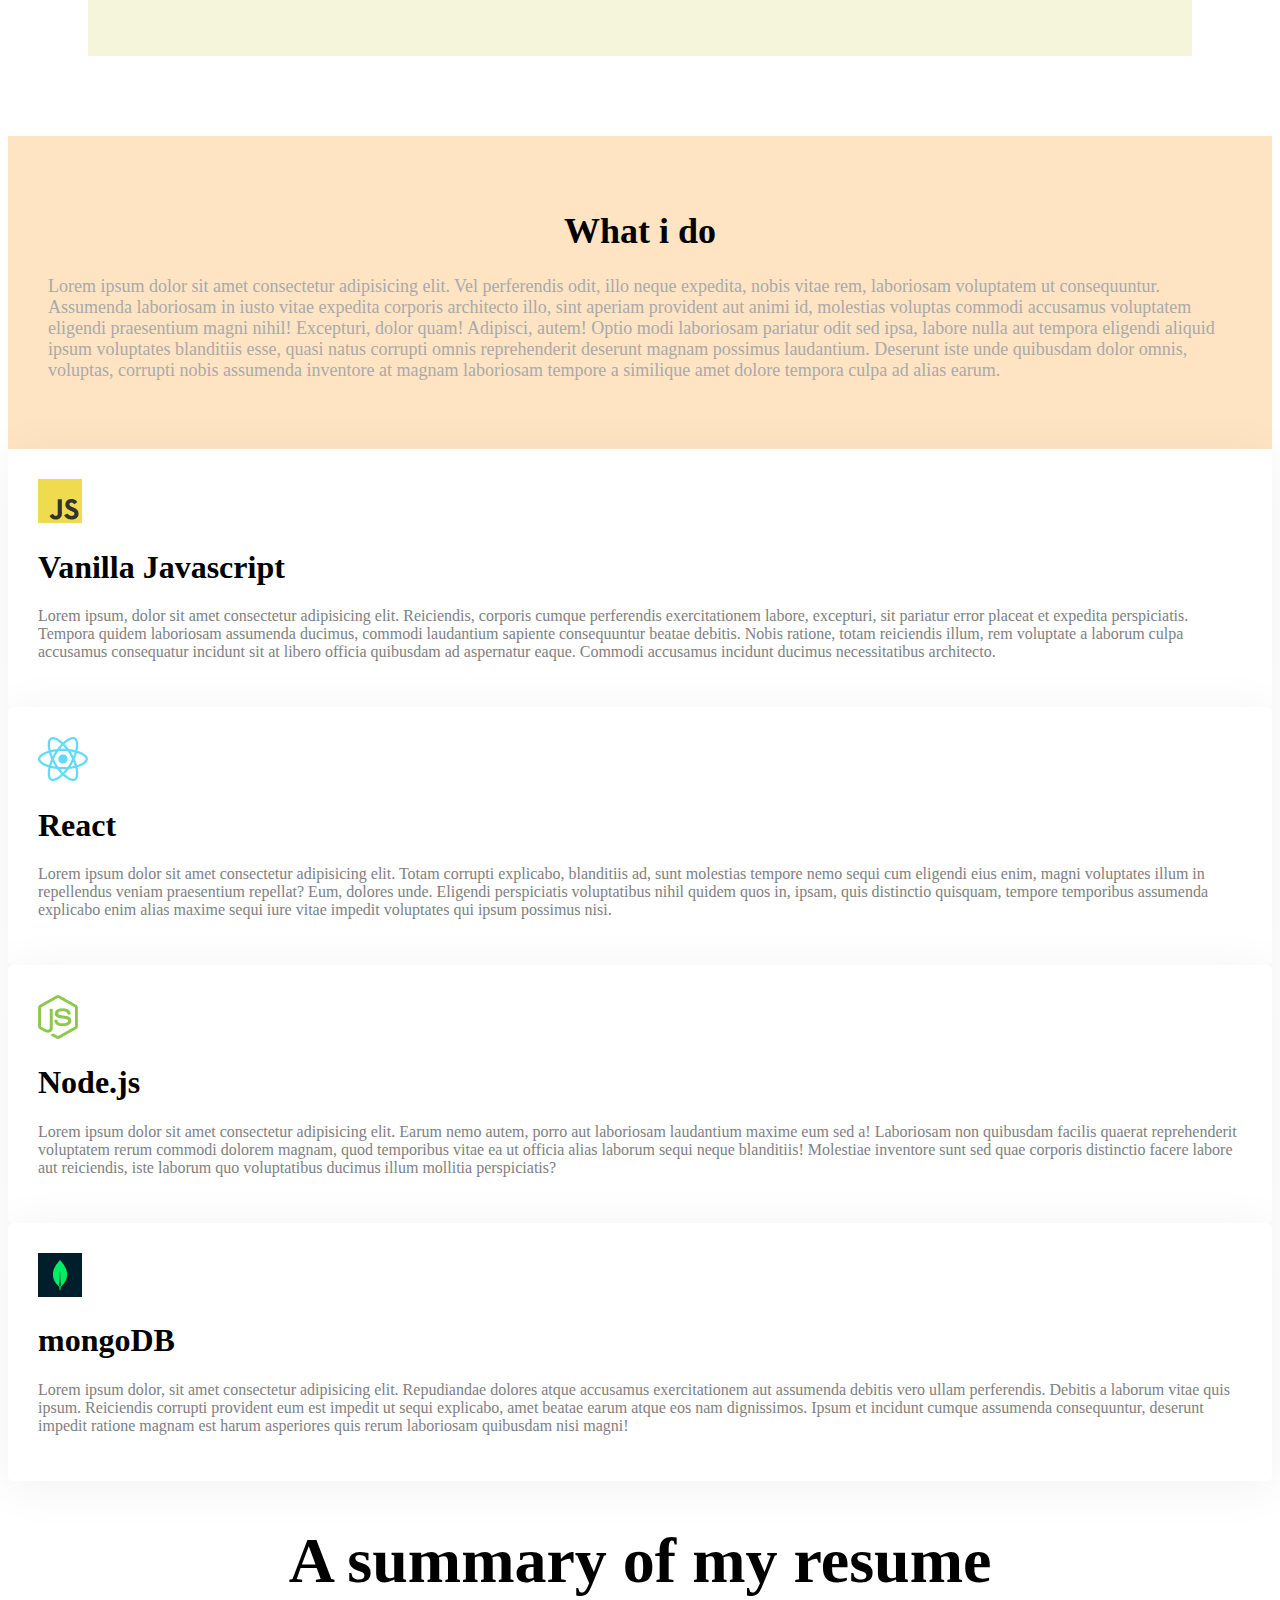
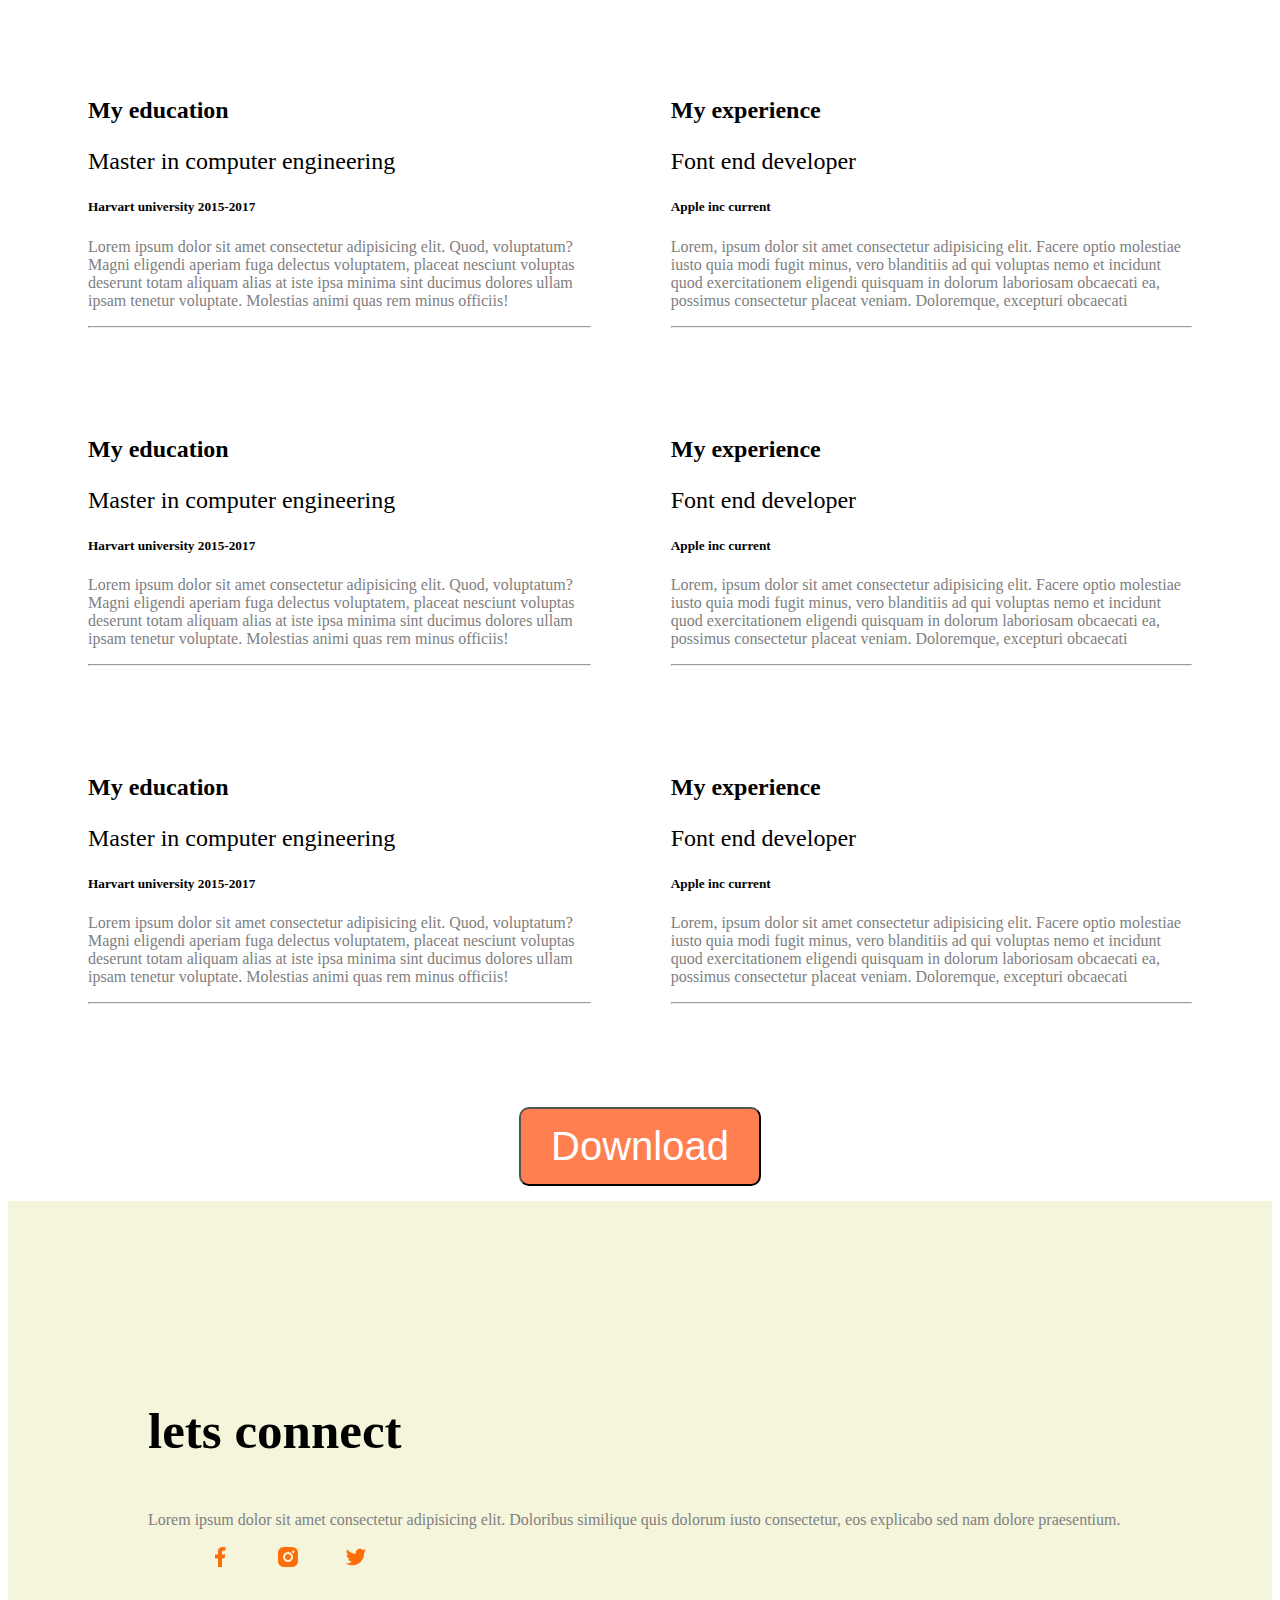
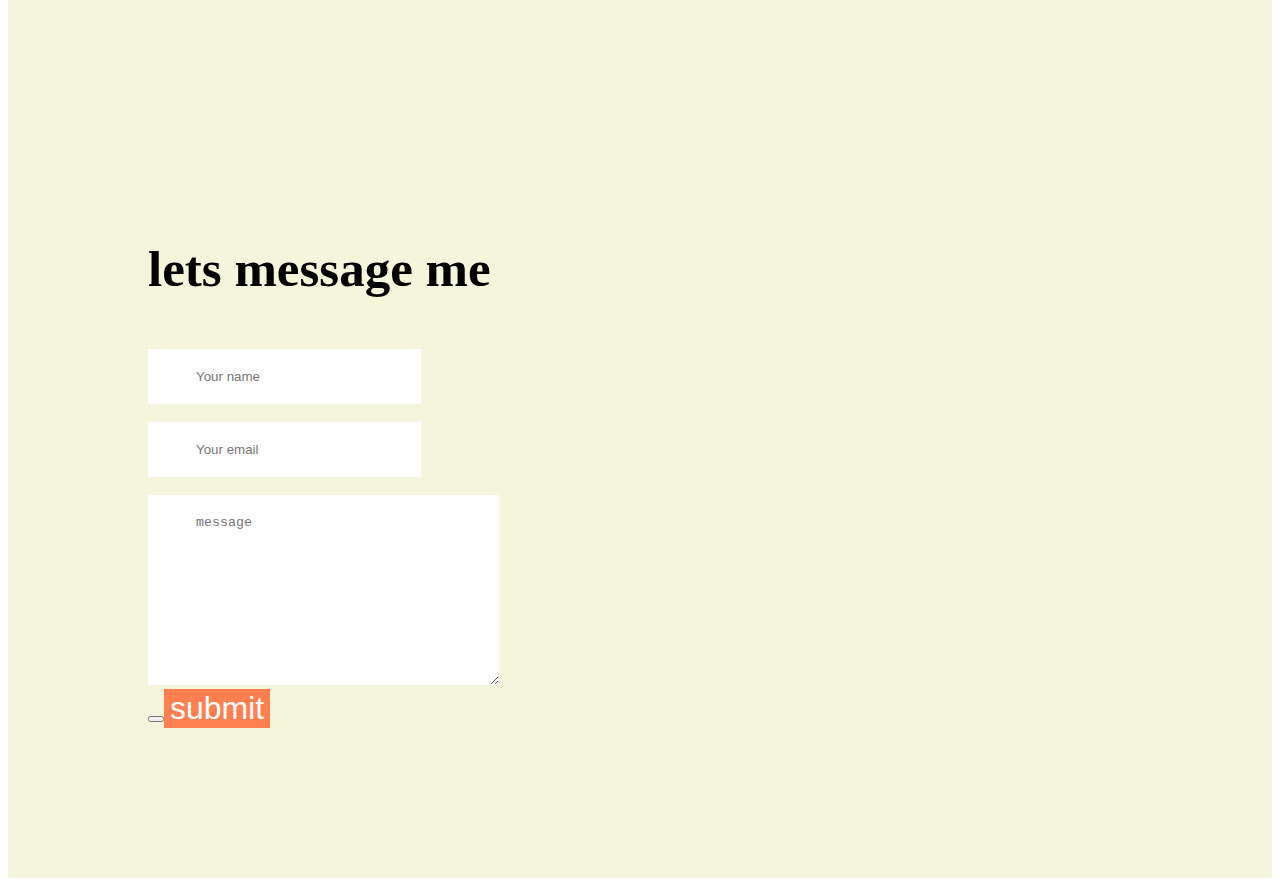
==== commit d2a08801: "added my first portfolio website" ====
--- a/portfolio.html
+++ b/portfolio.html
@@ -107,8 +107,8 @@
    margin:80px;
 
 }
-.footer1{
-   margin:80px;
+
+
 }
 .footer2{
    margin:80px;
@@ -170,9 +170,16 @@
 }
 .footer1{ 
    /* display:flex; */
-   /* font-size:large; */
+   font-size:large;
    background-color:bisque;
    padding:50px 40px;
+}
+.footer10{
+   background-color: beige;
+   padding:50px 40px;
+}
+.h20{
+   text-align: center;
 }
 div >li{
    display: inline;
@@ -253,7 +260,7 @@
         </main>
 
          <section class="footer1">
-         <h1 class="h1">What i do</h1>
+         <h1 class="h20">What i do</h2>
          <p class="p">Lorem ipsum dolor sit amet consectetur adipisicing elit. Vel perferendis odit, illo neque expedita, nobis vitae rem, laboriosam voluptatem ut consequuntur. Assumenda laboriosam in iusto vitae expedita corporis architecto illo, sint aperiam provident aut animi id, molestias voluptas commodi accusamus voluptatem eligendi praesentium magni nihil! Excepturi, dolor quam! Adipisci, autem! Optio modi laboriosam pariatur odit sed ipsa, labore nulla aut tempora eligendi aliquid ipsum voluptates blanditiis esse, quasi natus corrupti omnis reprehenderit deserunt magnam possimus laudantium. Deserunt iste unde quibusdam dolor omnis, voluptas, corrupti nobis assumenda inventore at magnam laboriosam tempore a similique amet dolore tempora culpa ad alias earum.</p>
          </section>
         <footer class="footer2">
@@ -342,7 +349,7 @@
         <div class="button1">
          <button> <i class="fa-sharp fa-solid fa-circle-down"></i>   Download</button>
         </div>
-        <footer class="footer1">
+        <footer class="footer10">
          <section class="Bangladesh">
             <div class="connect">
                <h3>lets connect</h3>
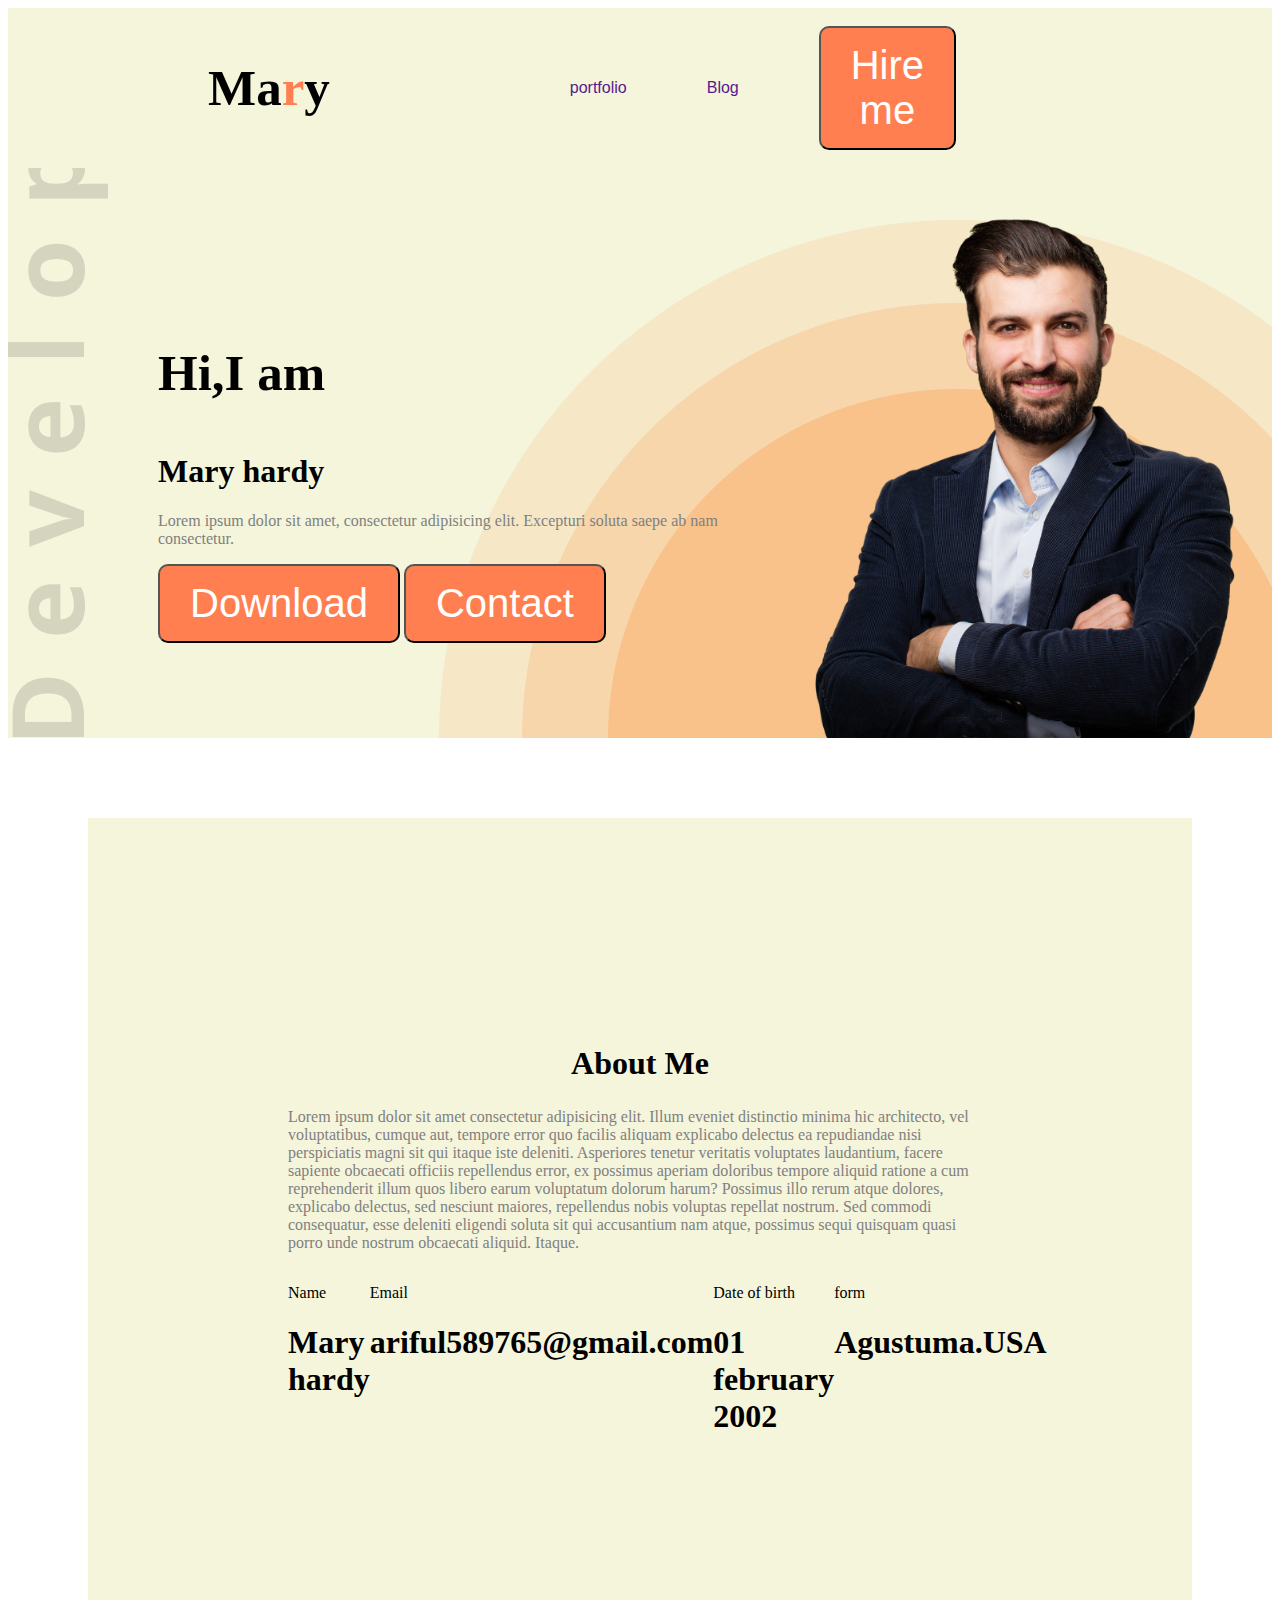
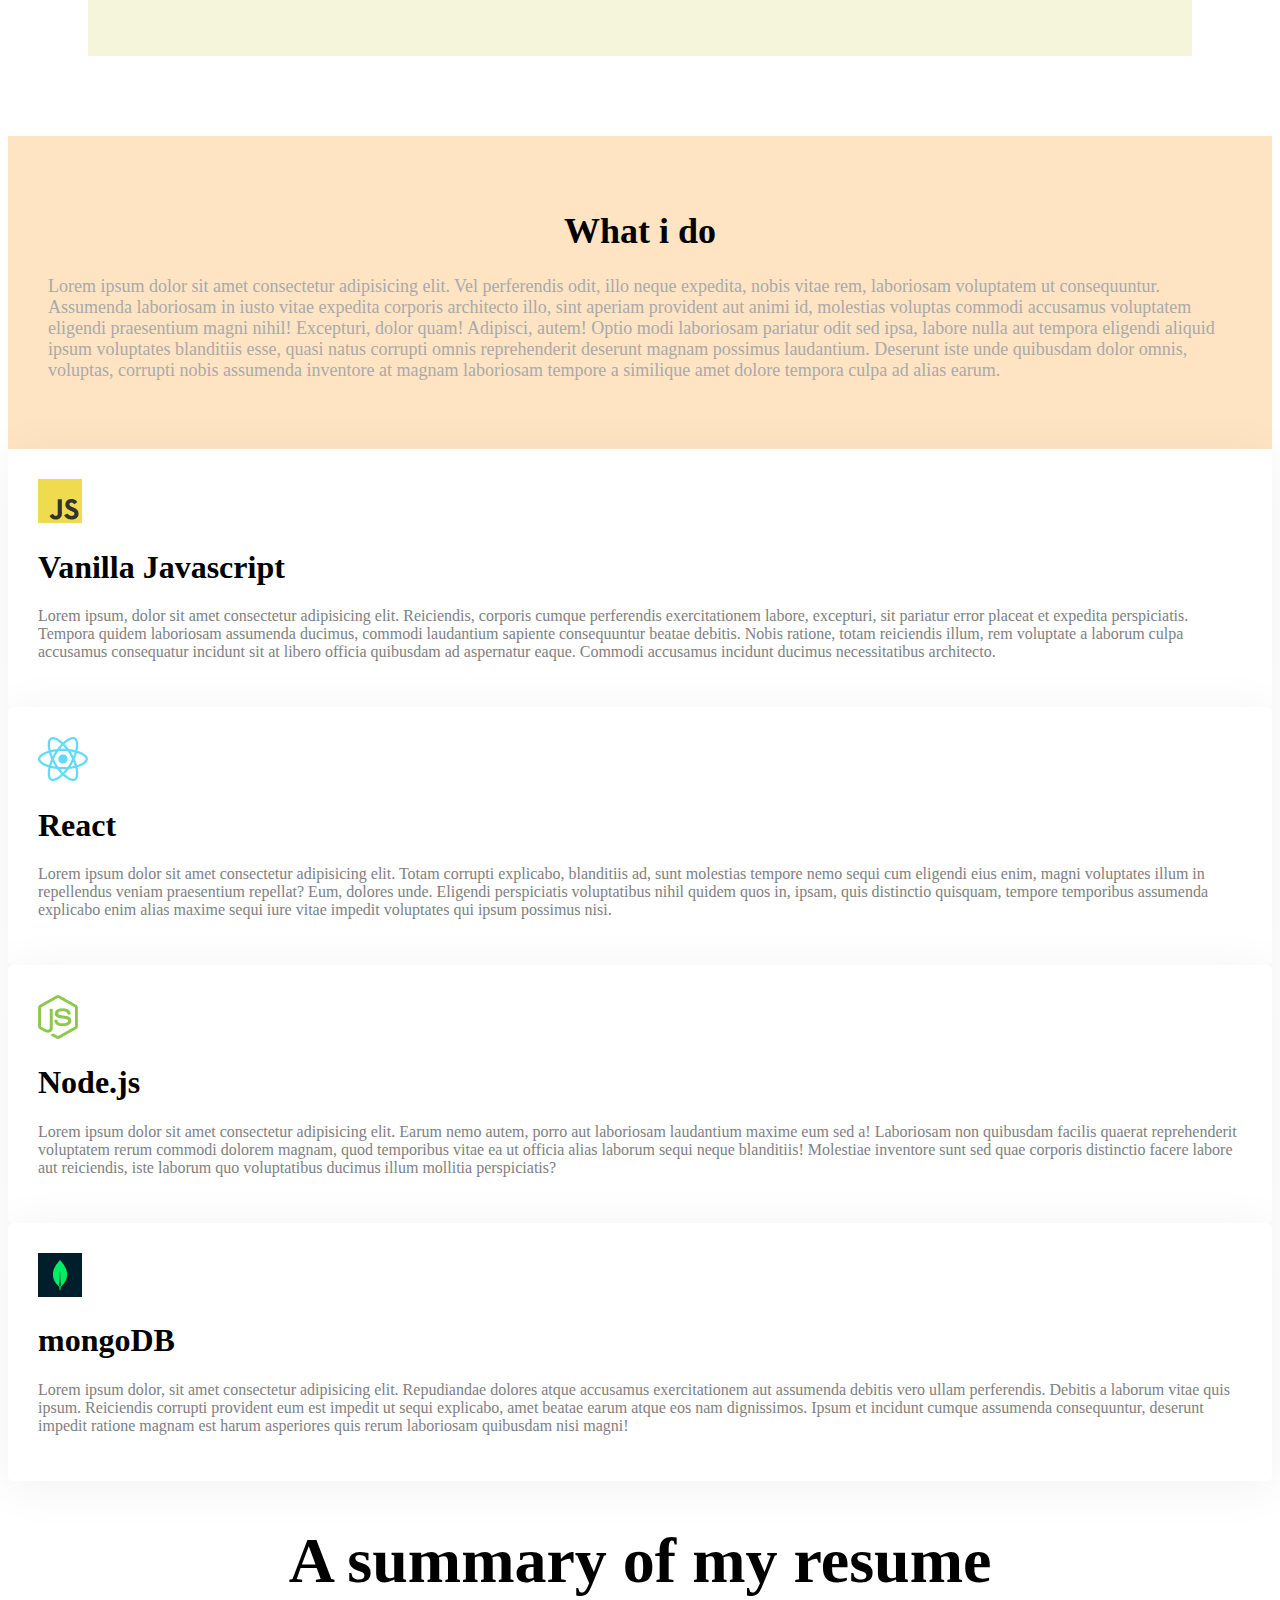
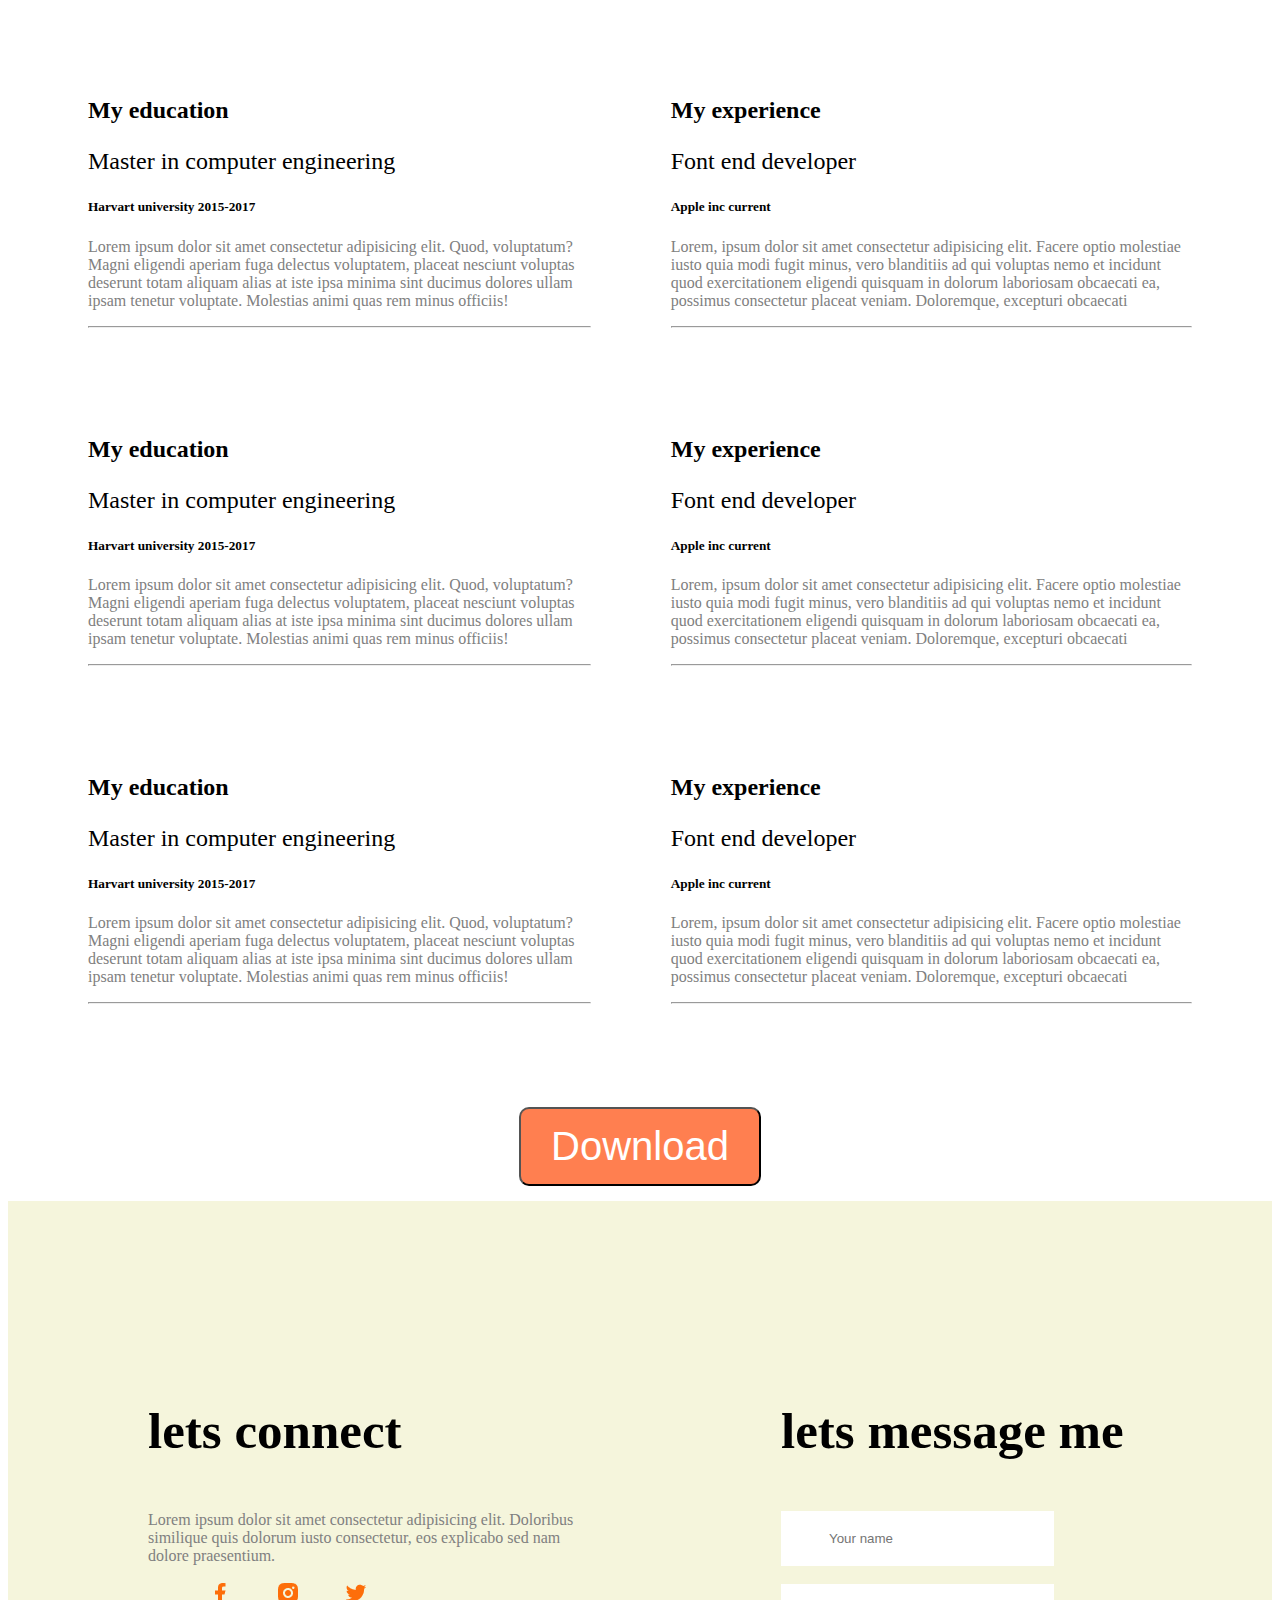
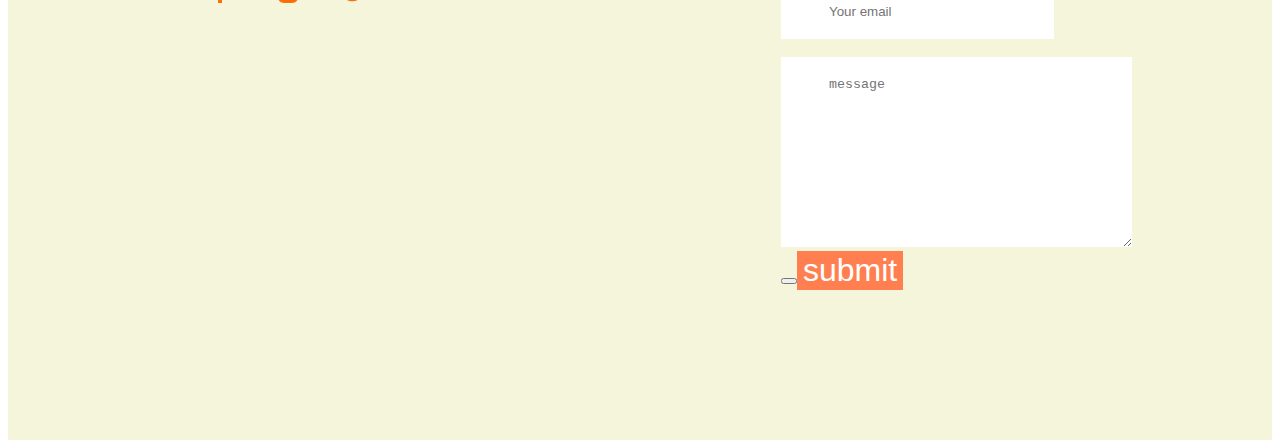
==== commit ae181653: "added my final portfolio website" ====
--- a/portfolio.html
+++ b/portfolio.html
@@ -169,12 +169,13 @@
 
 }
 .footer1{ 
-   /* display:flex; */
    font-size:large;
    background-color:bisque;
    padding:50px 40px;
+   gap: 100px;
 }
 .footer10{
+   display:flex;
    background-color: beige;
    padding:50px 40px;
 }
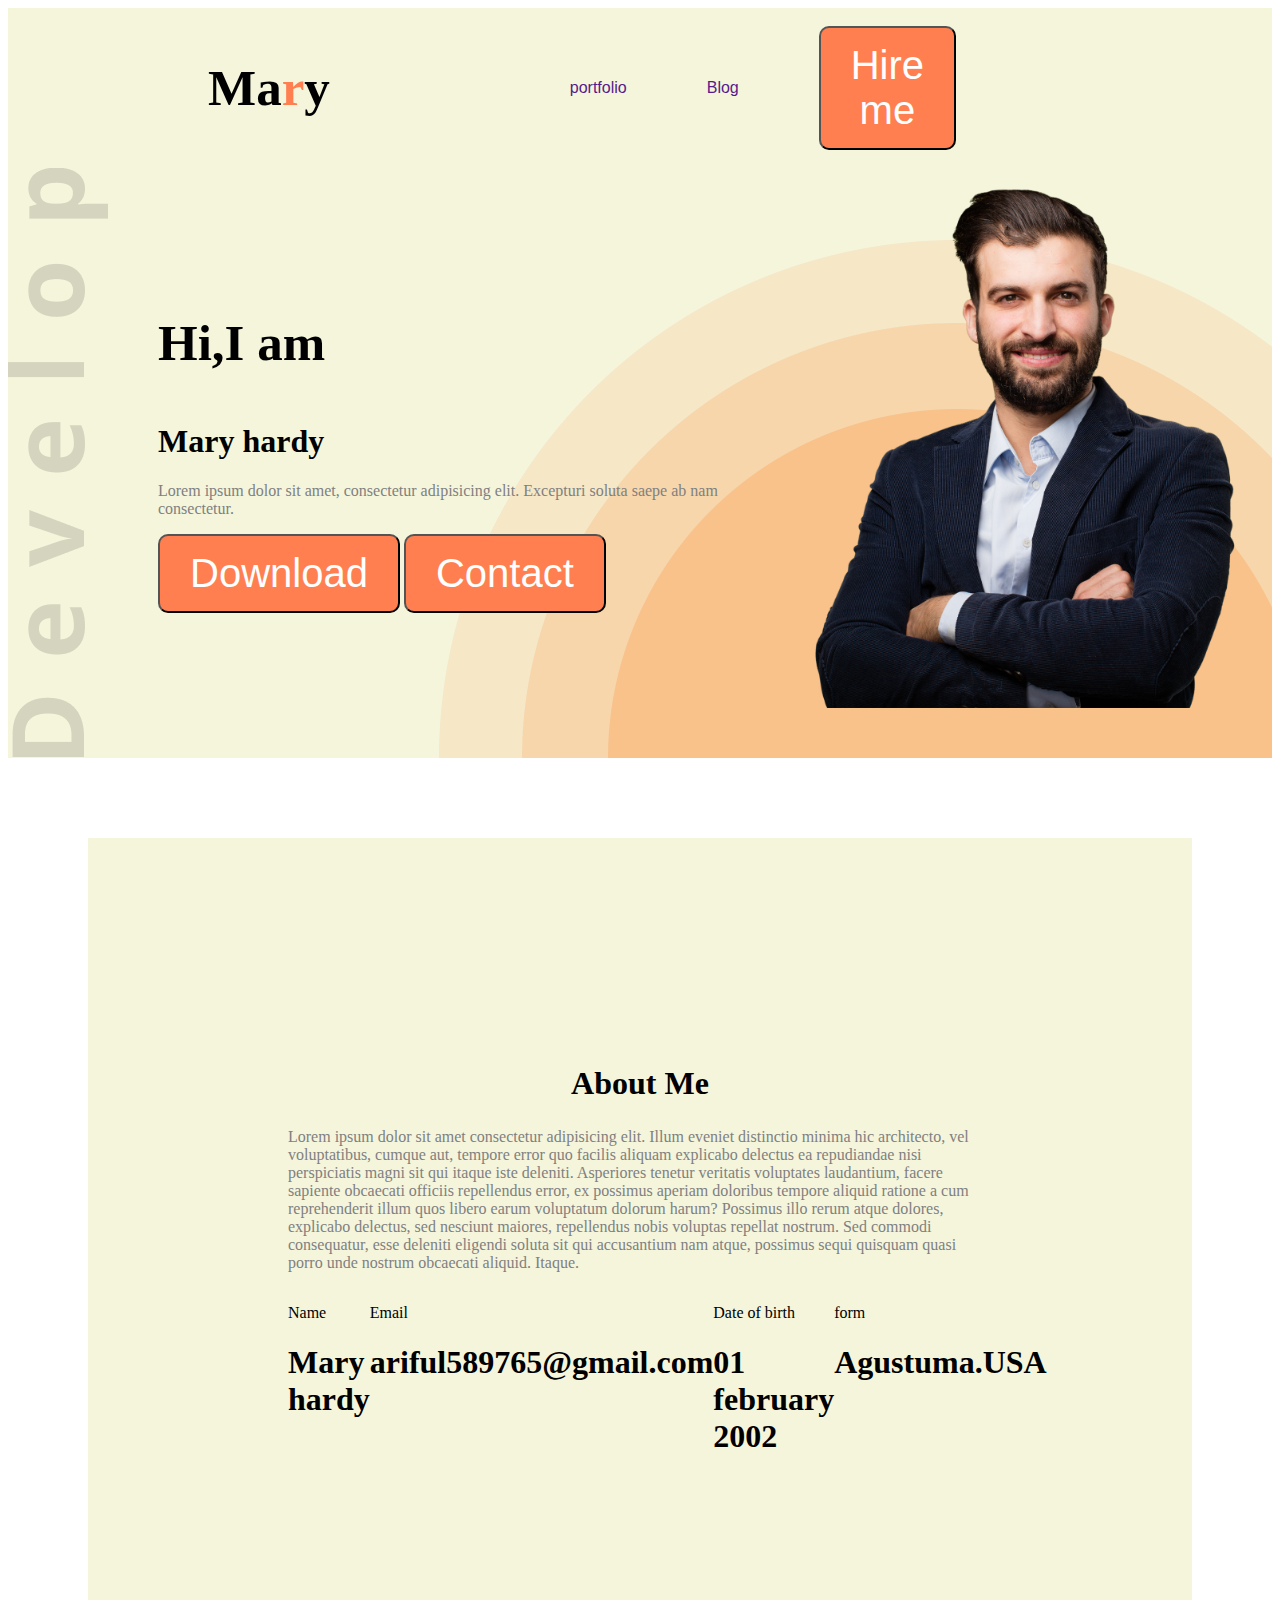
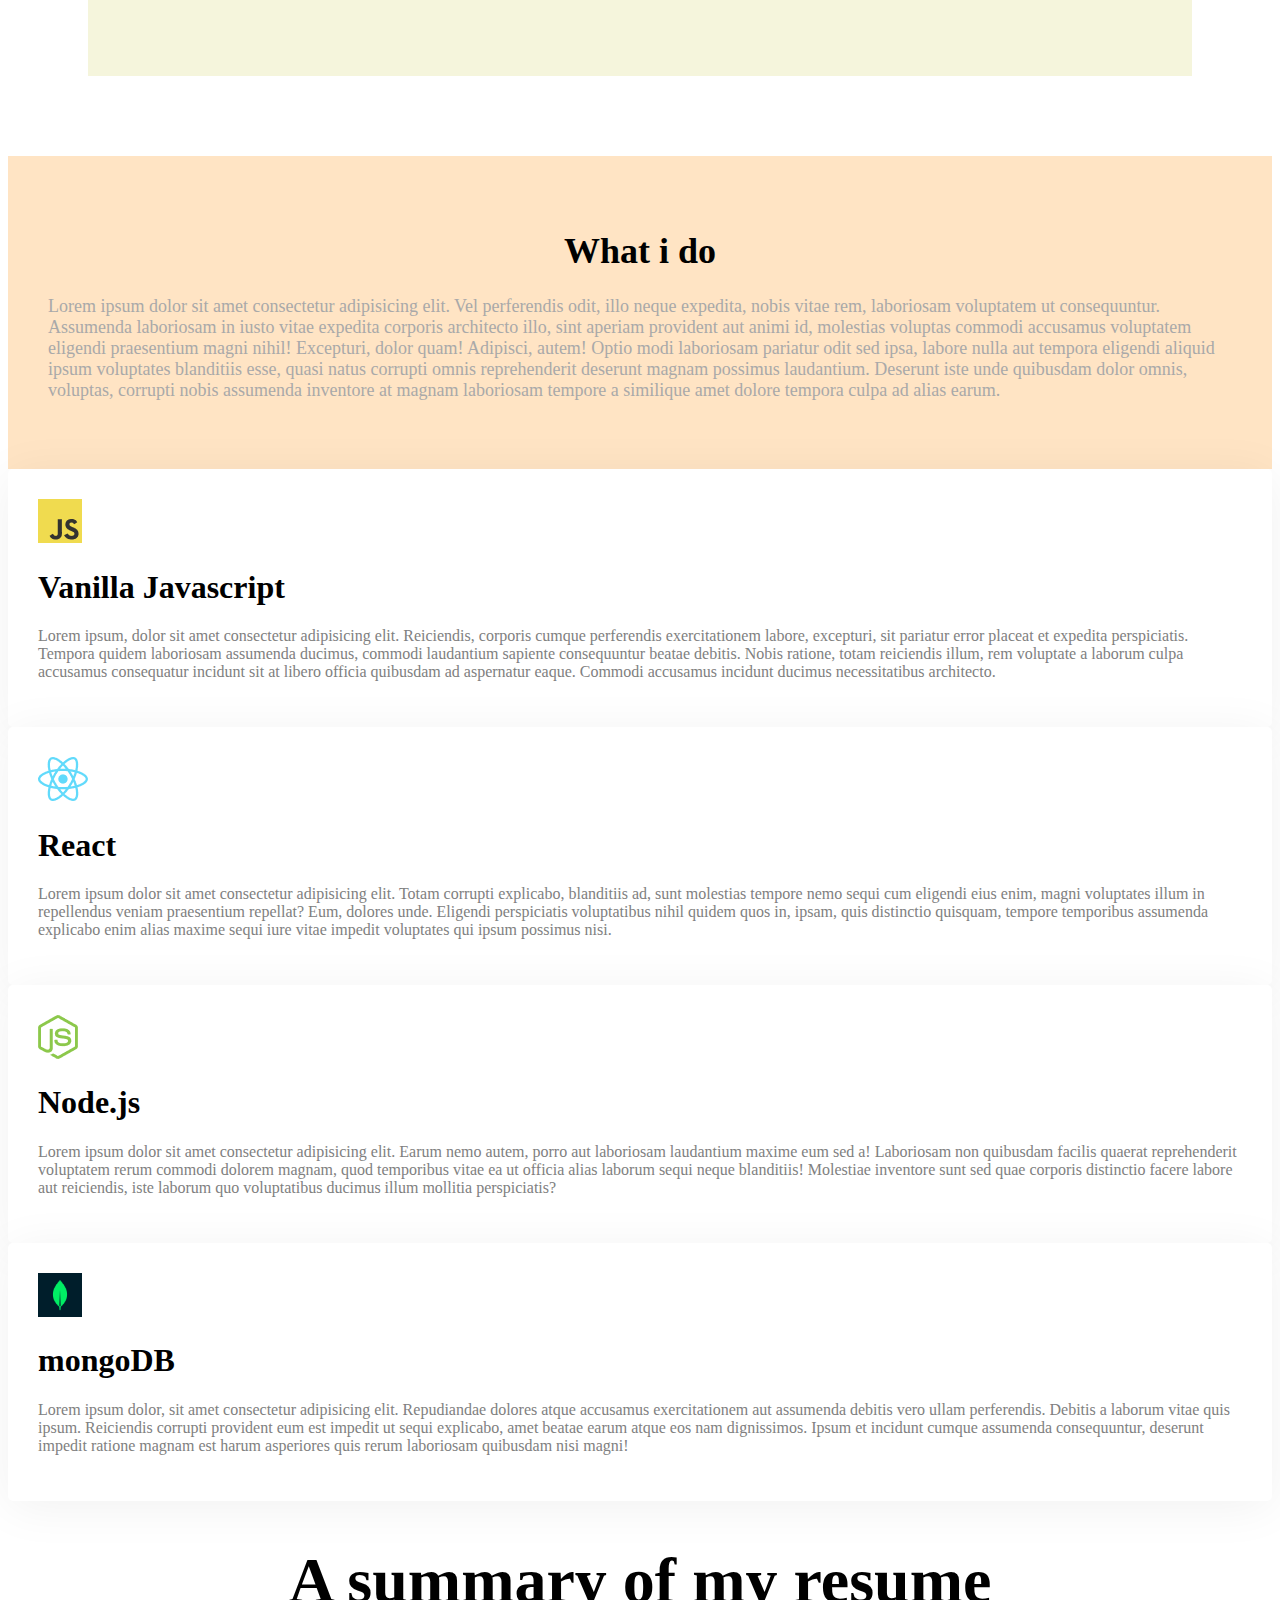
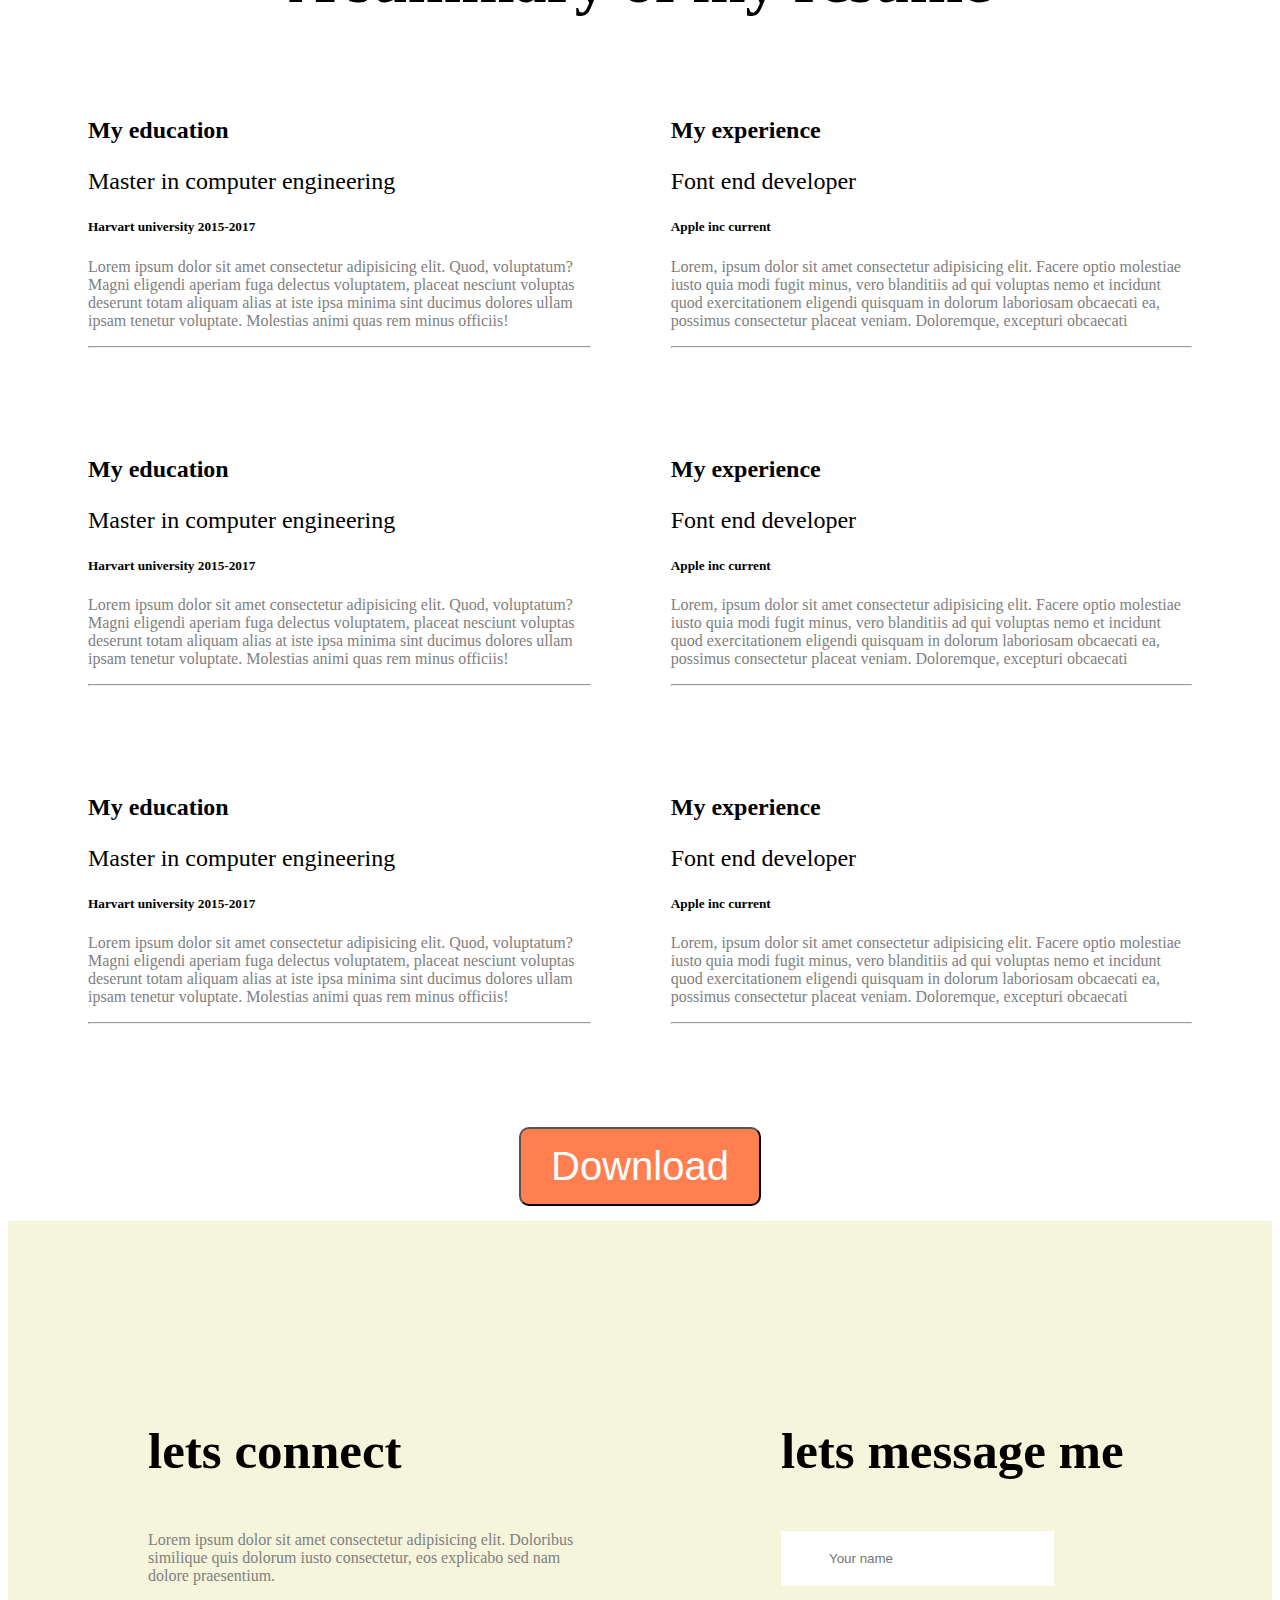
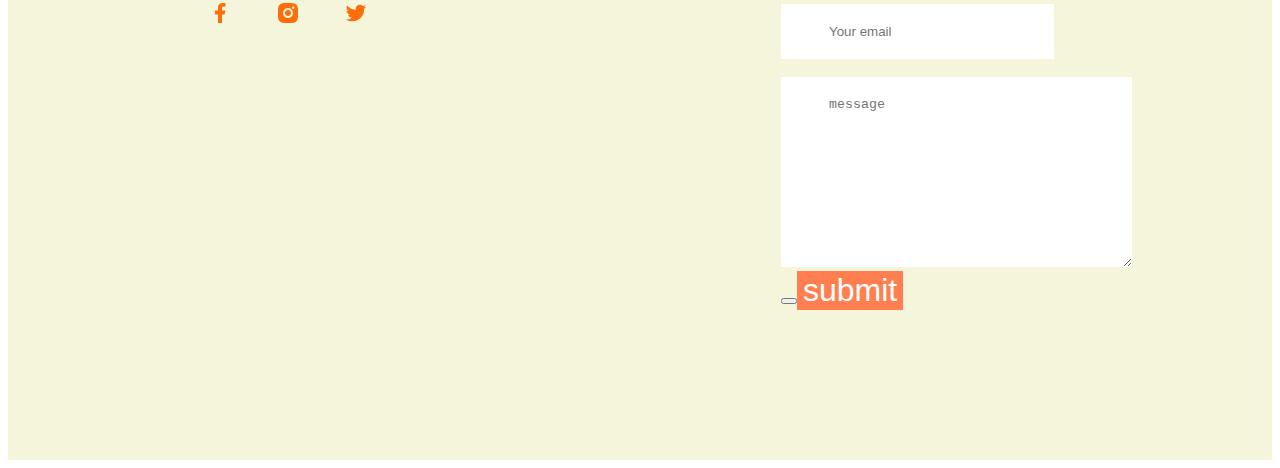
==== commit 986f00ad: "added my practice portfolio website" ====
--- a/portfolio.html
+++ b/portfolio.html
@@ -47,12 +47,17 @@
     }
     .header{
       background-color:beige;
+      margin:0px;
+   
       /* backface-visibility: visible; */
+      position:sticky;
+      top:0px;
       
     }
     .baner{
+      margin-top:0px;
       background-color: beige;
-      padding:30px 30px 0px 150px;
+      padding:0px 30px 50px 150px;
       display:flex;
       /* justify-content: space-between; */
       align-items: center;
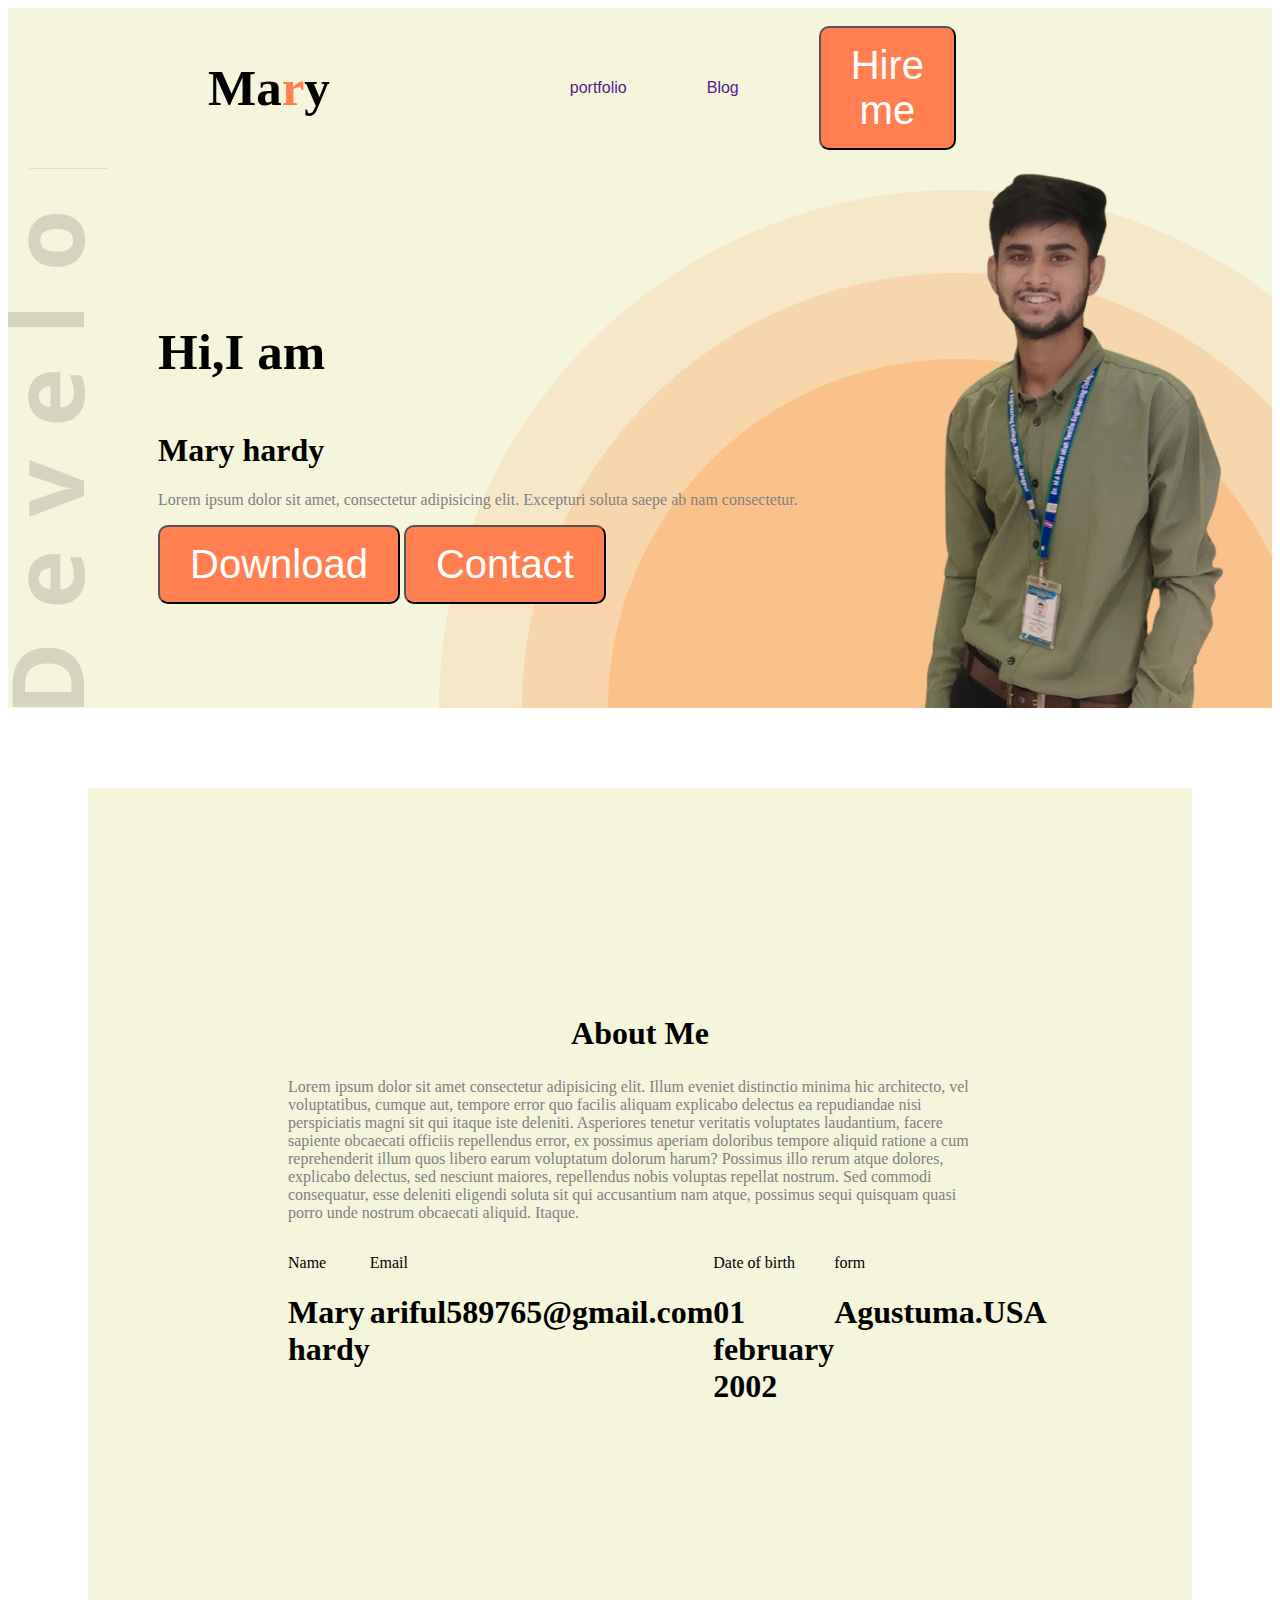
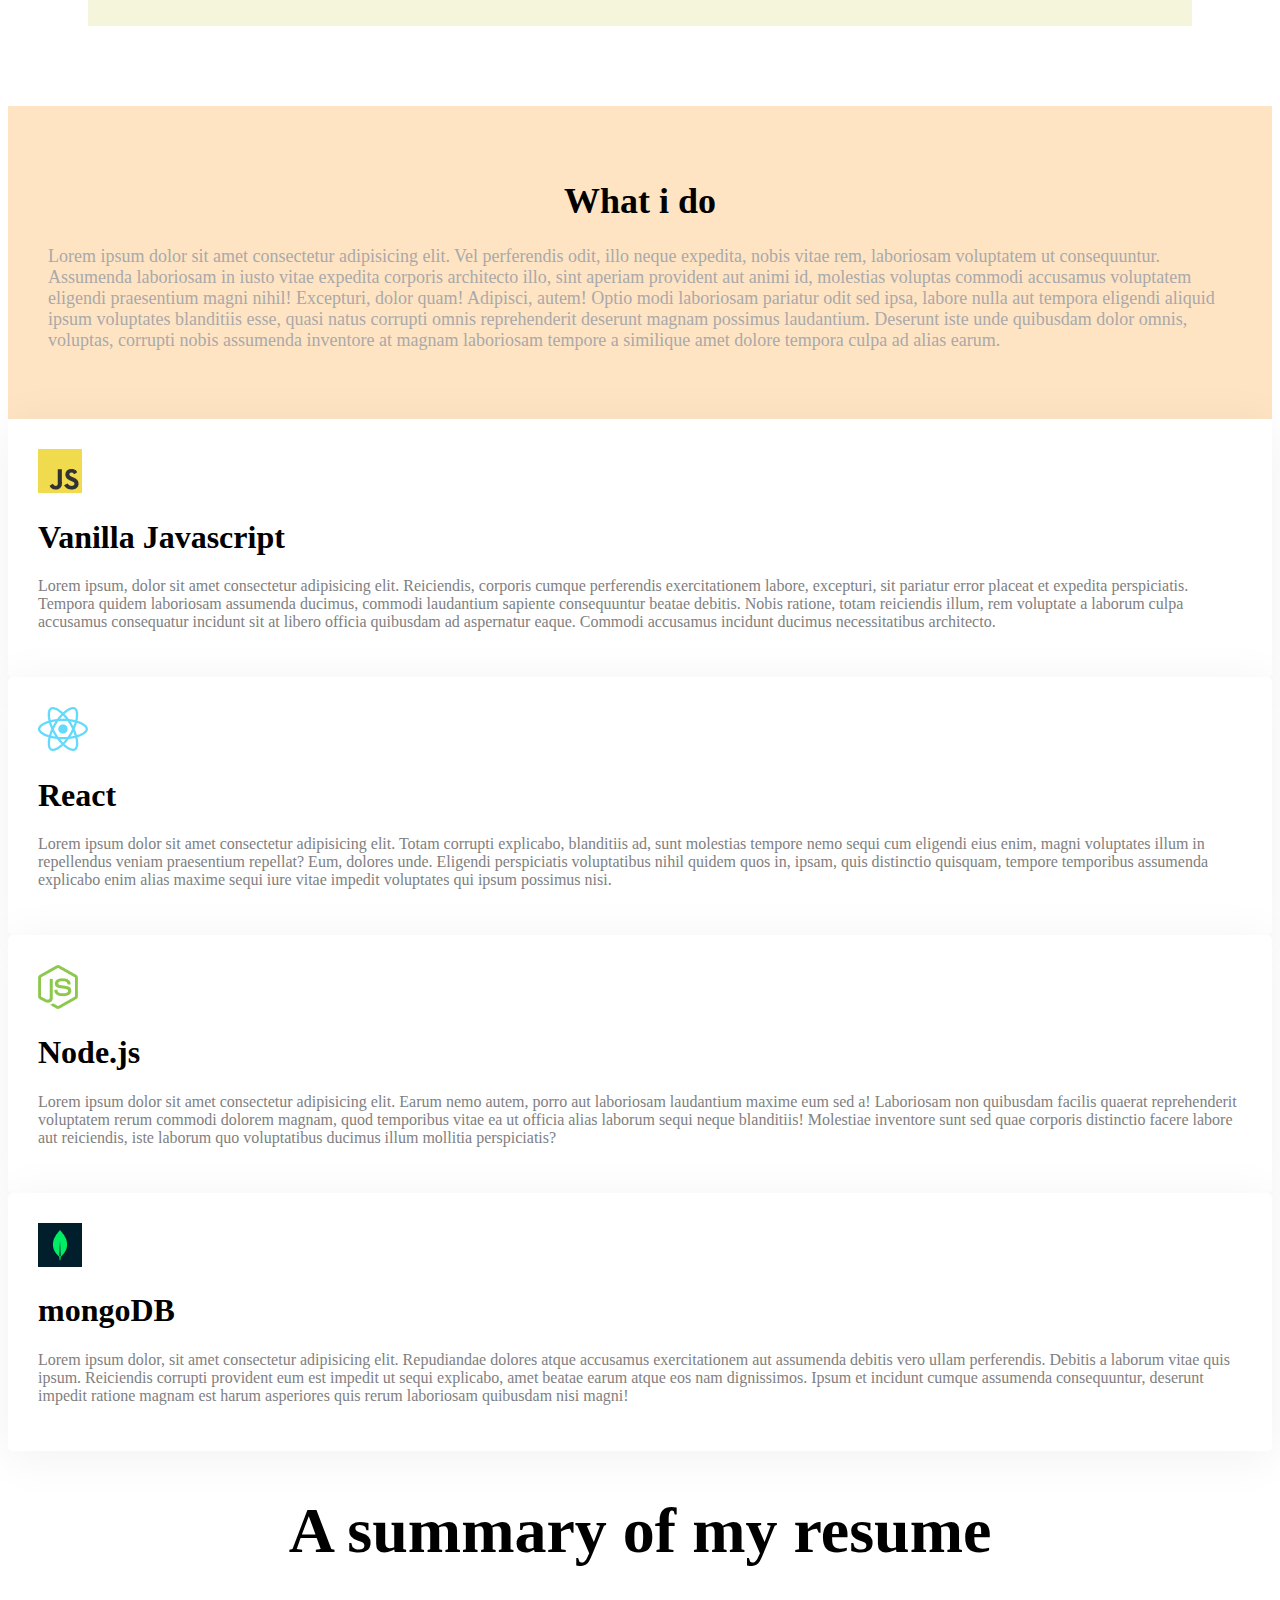
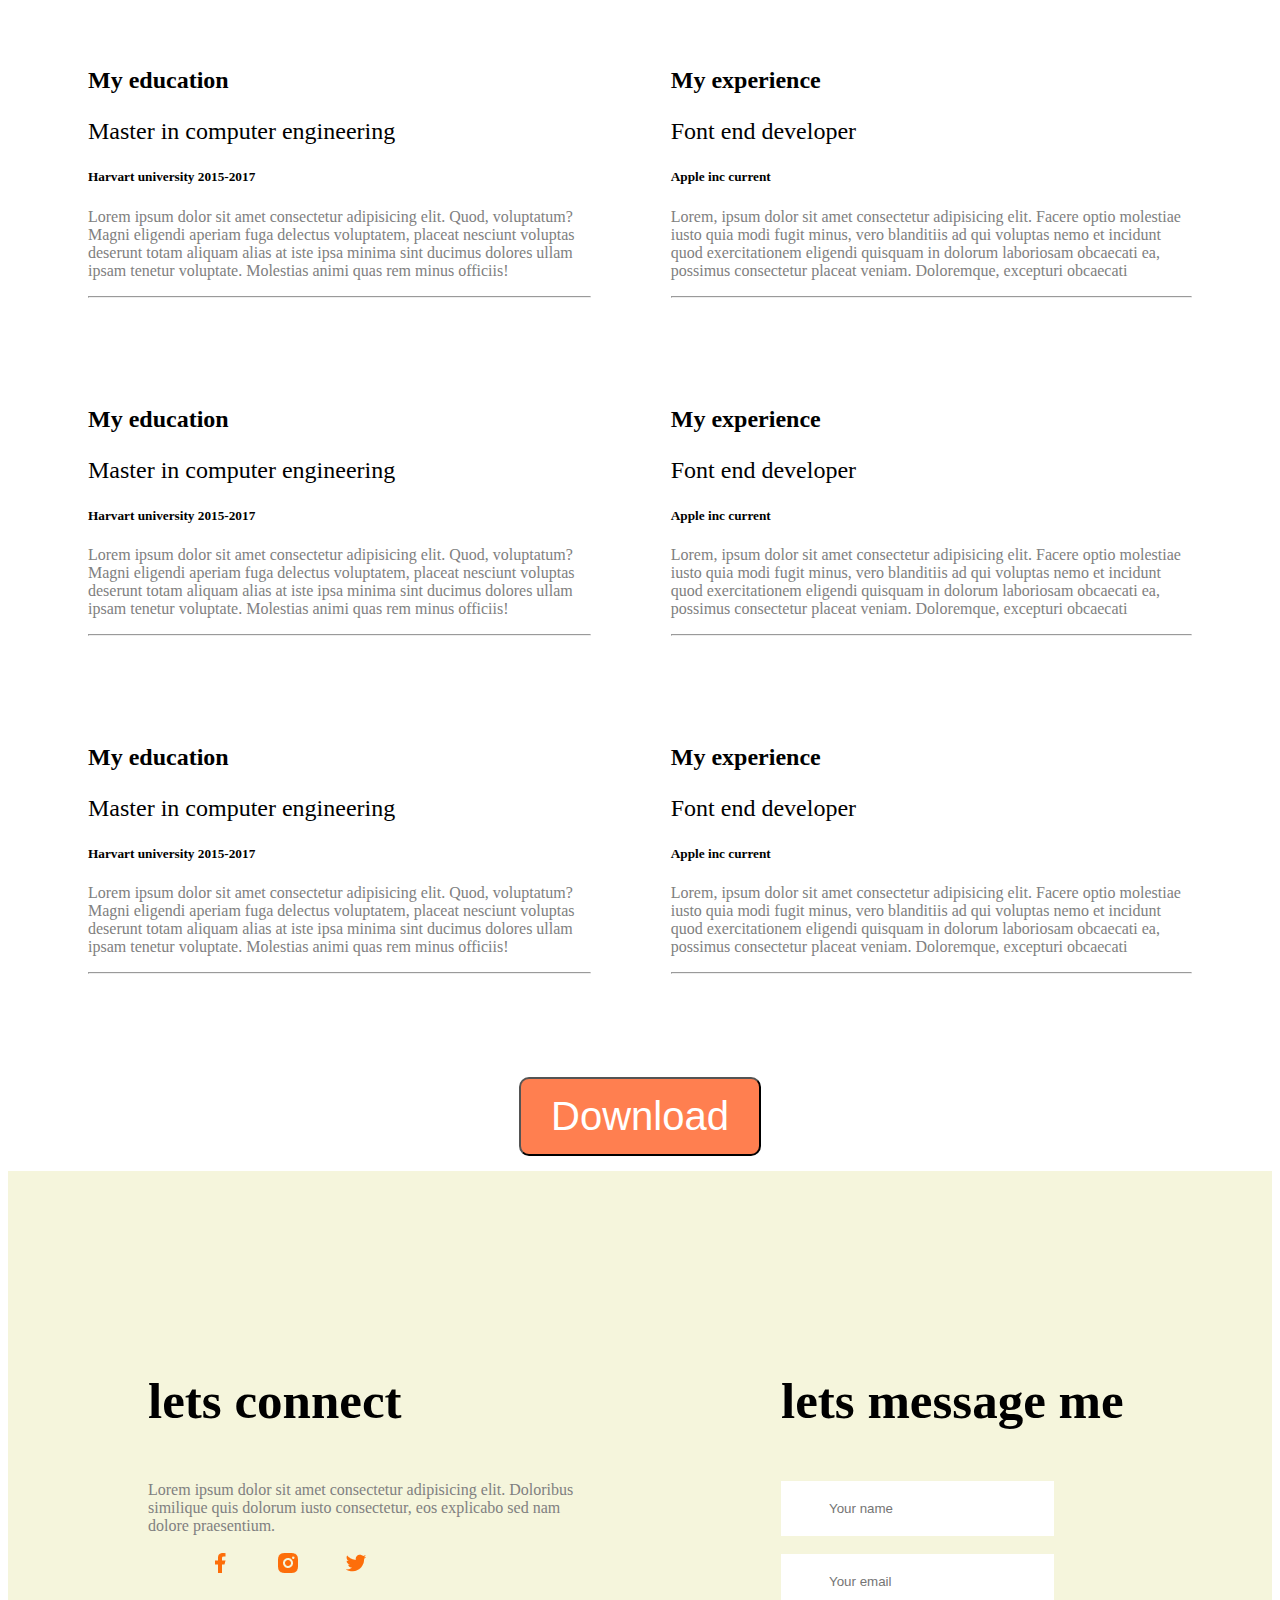
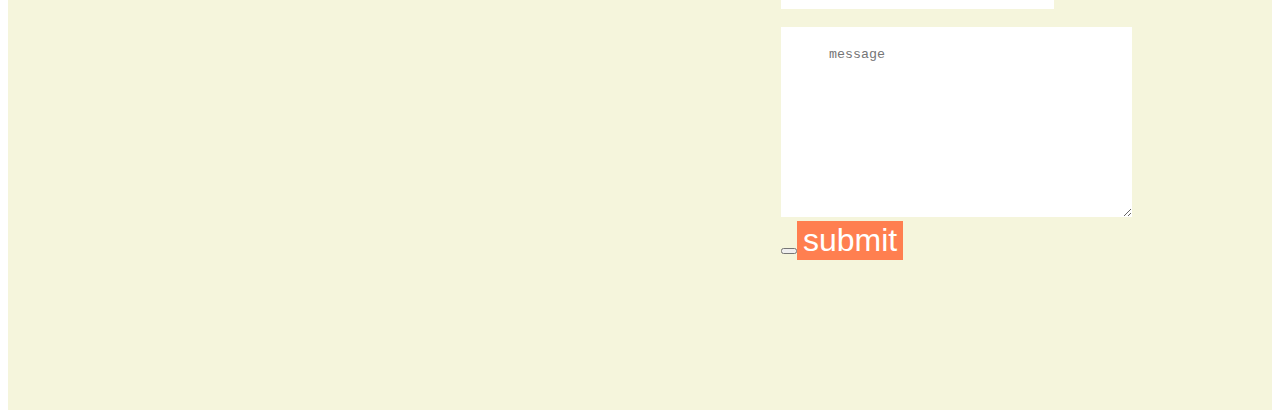
==== commit ad080147: "added new year new me" ====
--- a/portfolio.html
+++ b/portfolio.html
@@ -57,7 +57,7 @@
     .baner{
       margin-top:0px;
       background-color: beige;
-      padding:0px 30px 50px 150px;
+      padding:0px 30px 0px 150px;
       display:flex;
       /* justify-content: space-between; */
       align-items: center;
@@ -235,7 +235,7 @@
             <button>  <i class="fa-solid fa-download"></i> Download</button>
             <button><i class="fa-solid fa-phone"></i>  Contact</button>
          </div>
-         <img src="images/hardy.png" height="540px"  alt="">
+         <img src="arif duplicate2.png" height="540px"  alt="">
         </div>
         <main>
         <section class=contain>
